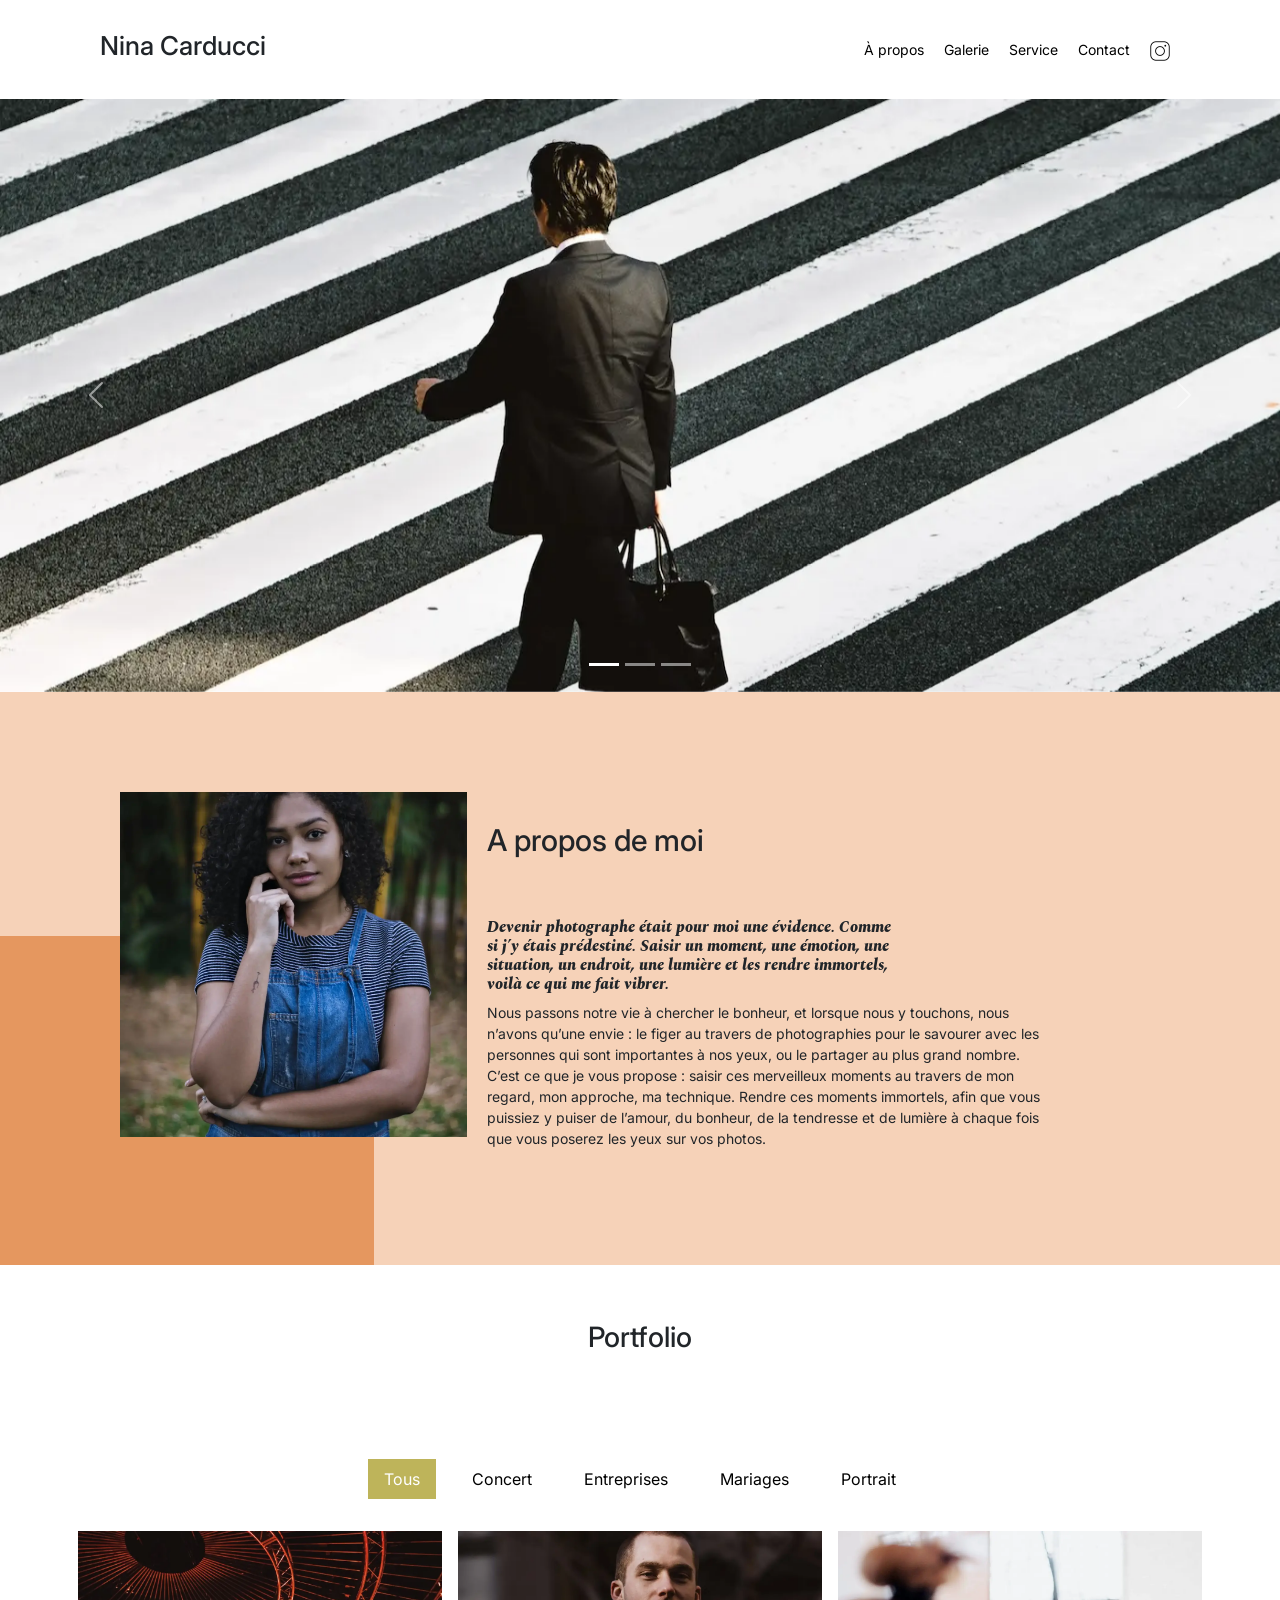
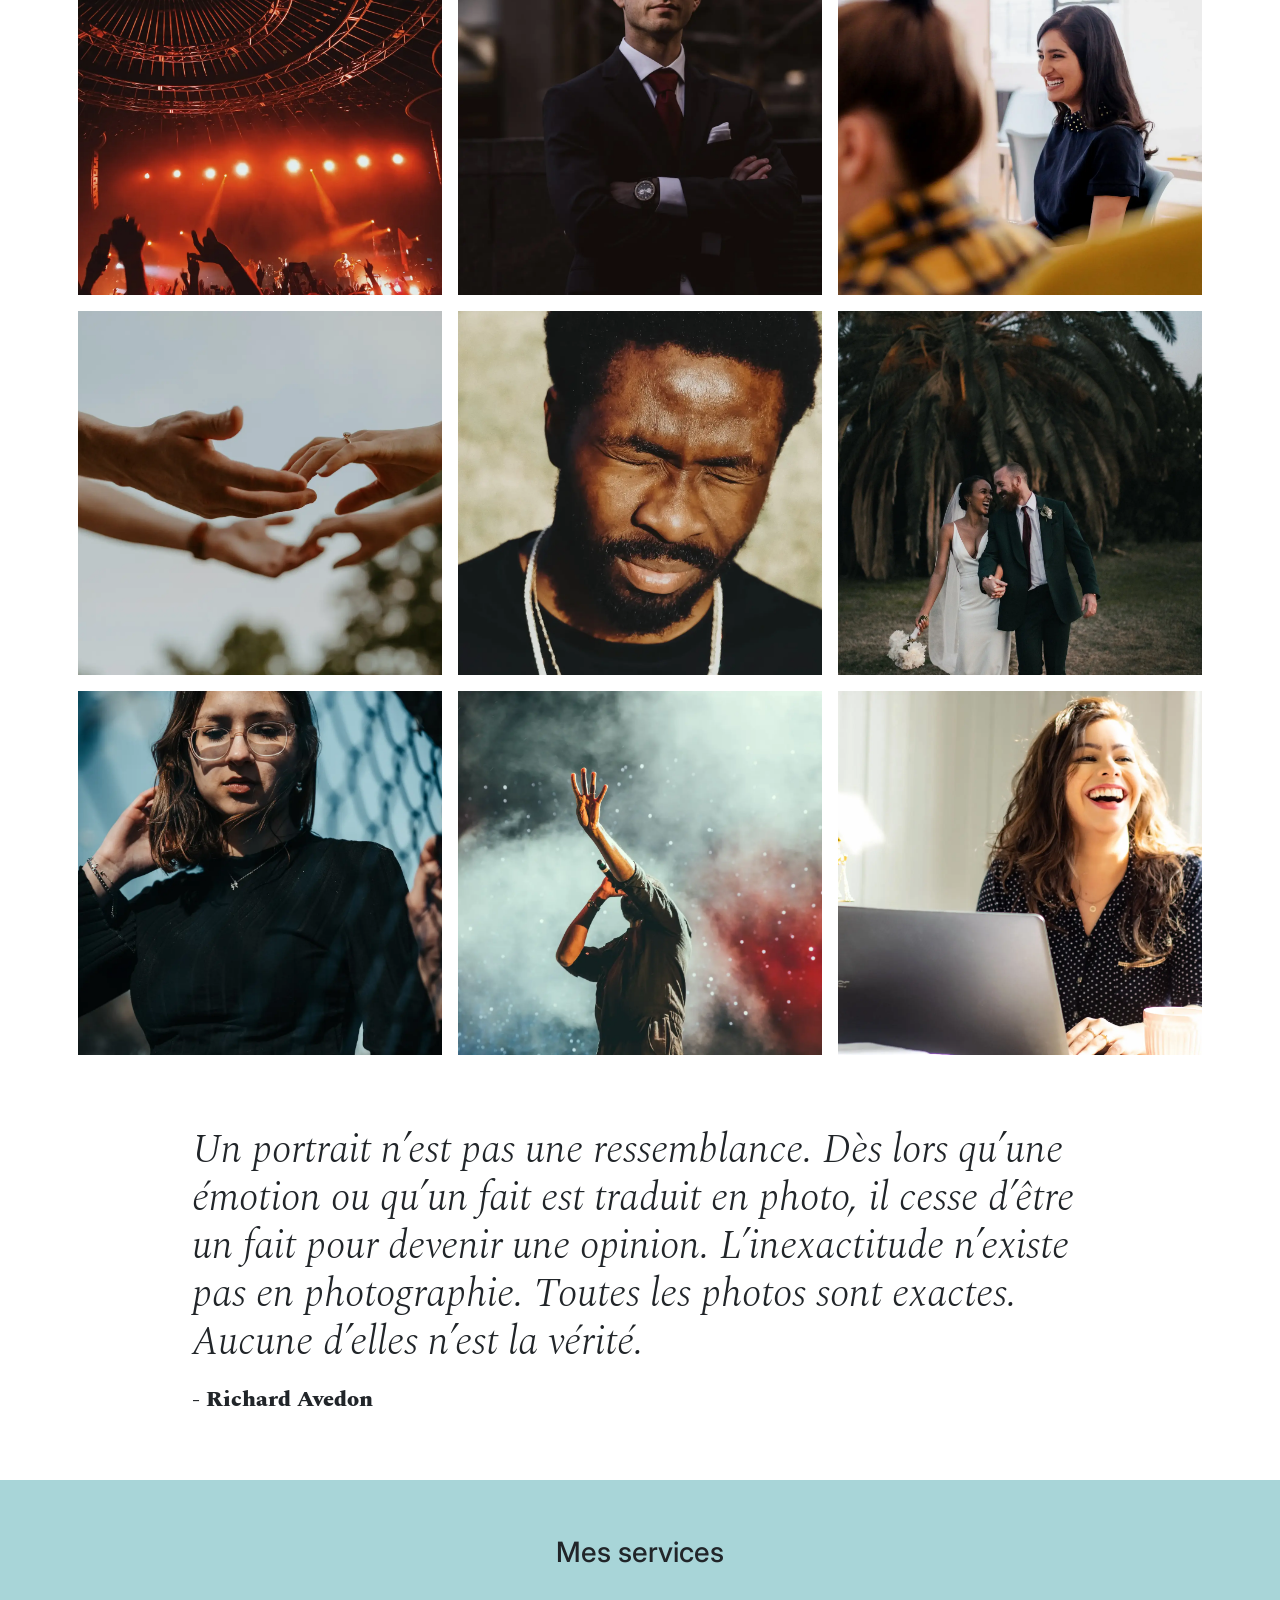
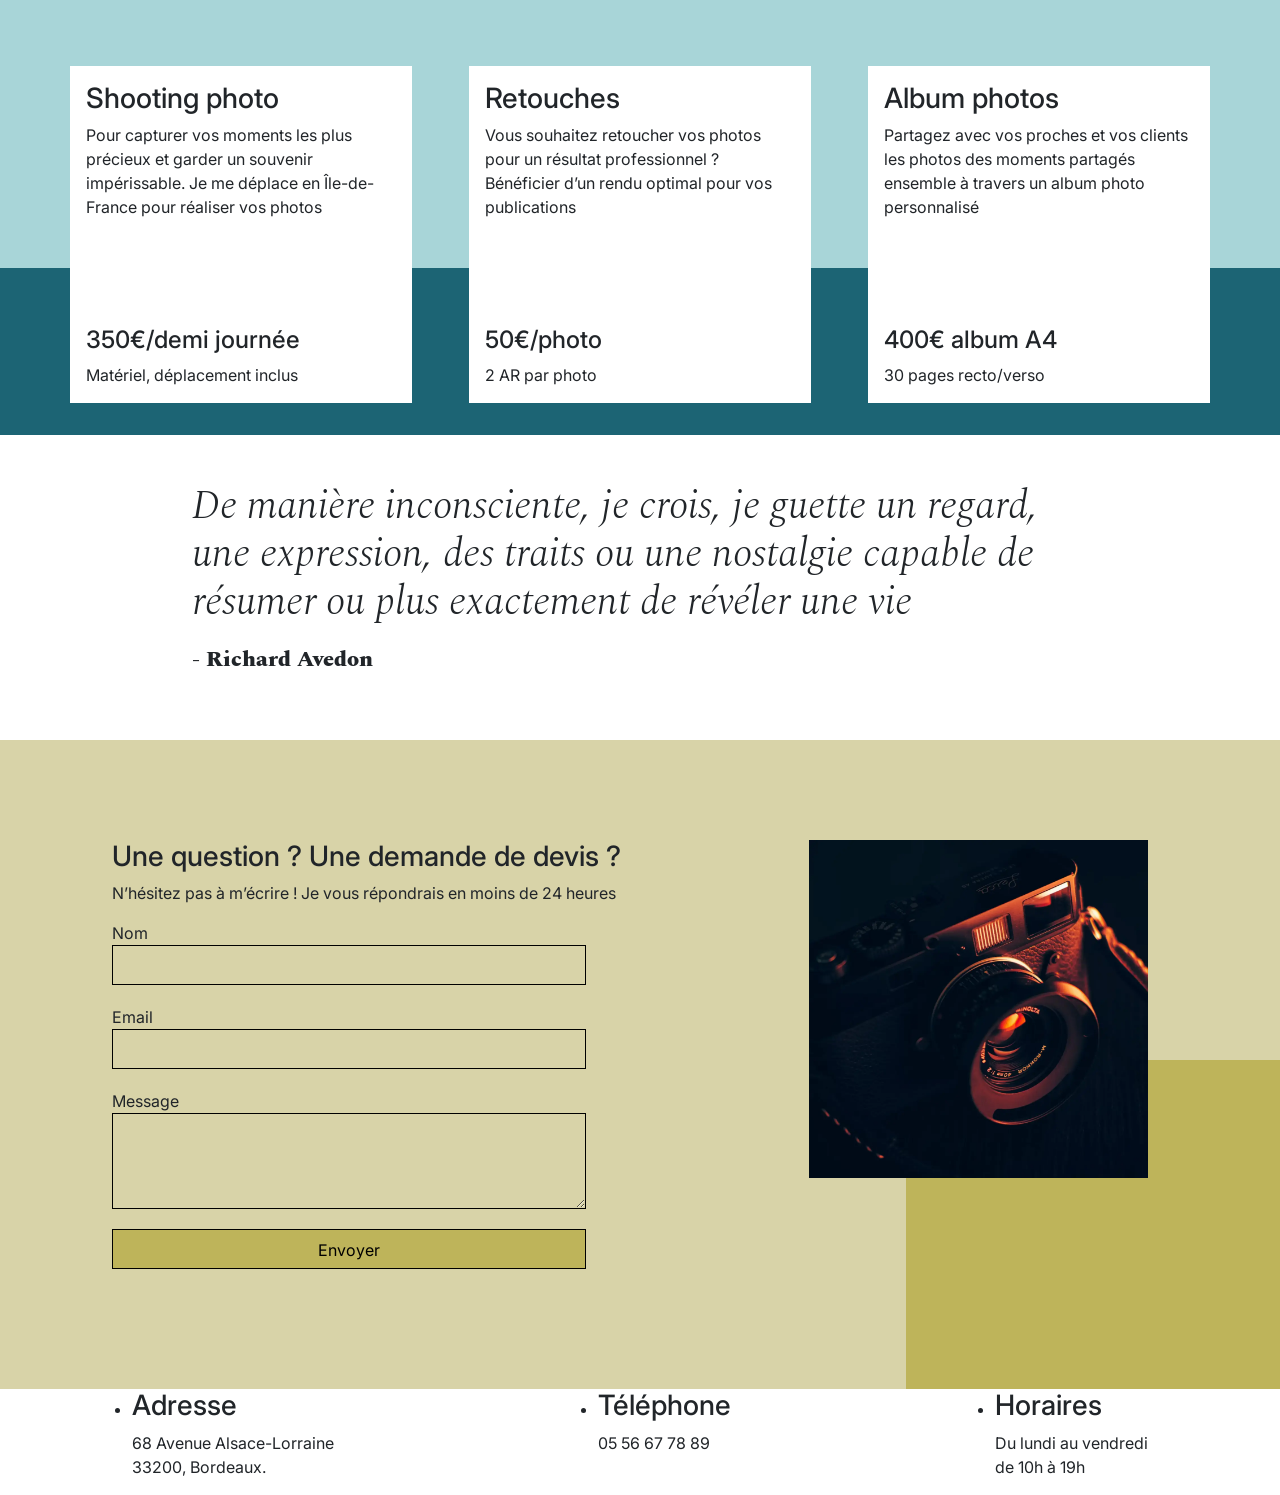
==== index.html @ ebb8cee9 "referencement" ====
<!doctype html>
<html lang="fr-FR">
  <head>
    <title>Nina Carducci – Photographe professionnelle à Bordeaux</title>
    <meta name="viewport" content="width=device-width, initial-scale=1.0" />
    <link rel="stylesheet" href="./assets/bootstrap/bootstrap.min.css" />
    <link rel="stylesheet" href="./assets/style.min.css" />
    <link rel="preconnect" href="https://fonts.googleapis.com" />
    <link rel="preconnect" href="https://fonts.gstatic.com" crossorigin />
    <link
      href="https://fonts.googleapis.com/css2?family=Inter&family=Spectral:ital,wght@0,400;1,300;1,400;1,800&display=swap"
      rel="stylesheet"
    />
    <meta charset="UTF-8" />
    <meta
      name="description"
      content="Photographe professionnelle située à Bordeaux, elle captera l'emotion de vos évenements avec passion"
    />
    <script type="application/ld+json">
      {
        "@context": "https://schema.org",
        "@type": "WebPage",
        "name": "Page d'accueil",
        "url": "https://jeanine-ontheweb.github.io/p4_optimisation/",
        "description": "Page d'accueil du site de la photographe Nina Carducci.",
        "inLanguage": "fr-FR",
        "isPartOf": {
          "@type": "WebSite",
          "name": "Nina Carducci",
          "url": "https://jeanine-ontheweb.github.io/p4_optimisation/"
        }
      }
    </script>
    <script type="application/ld+json">
      {
        "@context": "https://schema.org",
        "@type": "Photographer",
        "name": "Nina Carducci",
        "image": "https://jeanine-ontheweb.github.io/p4_optimisation/assets/images/nina.webp",
        "address": {
          "@type": "PostalAddress",
          "streetAddress": "68 Avenue Alsace-Lorraine",
          "addressLocality": "Bordeaux",
          "postalCode": "33200",
          "addressCountry": "FR"
        },
        "telephone": "+33556677889",
        "openingHours": "Mo-Fr 10:00-19:00",
        "url": "https://jeanine-ontheweb.github.io/p4_optimisation/"
      }
    </script>
  </head>
  <body>
    <div class="top-header">
      <h3 class="name">Nina Carducci</h3>
      <div class="nav">
        <ul>
          <li><a href="#about">À propos</a></li>
          <li><a href="#gallery">Galerie</a></li>
          <li><a href="#services">Service</a></li>
          <li><a href="#contact">Contact</a></li>
          <li>
            <a
              class="social-link"
              href="https://www.instagram.com/ninacarducci.photo/?hl=fr"
              target="_blank"
              ><img src="assets/images/instagram.webp" alt="Logo instagram"
            /></a>
          </li>
        </ul>
      </div>
    </div>
    <div id="header">
      <div
        id="carouselExampleIndicators"
        class="carousel slide"
        data-bs-ride="carousel"
      >
        <div class="carousel-indicators">
          <button
            type="button"
            data-bs-target="#carouselExampleIndicators"
            data-bs-slide-to="0"
            class="active"
            aria-current="true"
            aria-label="Slide 1"
          ></button>
          <button
            type="button"
            data-bs-target="#carouselExampleIndicators"
            data-bs-slide-to="1"
            aria-label="Slide 2"
          ></button>
          <button
            type="button"
            data-bs-target="#carouselExampleIndicators"
            data-bs-slide-to="2"
            aria-label="Slide 3"
          ></button>
        </div>
        <div class="carousel-inner">
          <div class="carousel-item active">
            <img
              src="./assets/images/slider/ryoji-iwata-wUZjnOv7t0g-unsplash.webp"
              class="d-block w-100"
              alt="Homme de dos qui marche sur un passage piéton "
            />
          </div>
          <div class="carousel-item">
            <img
              src="./assets/images/slider/nicholas-green-nPz8akkUmDI-unsplash.webp"
              class="d-block w-100"
              alt="Public qui profite d'un concert"
            />
          </div>
          <div class="carousel-item">
            <img
              src="./assets/images/slider/edward-cisneros-3_h6-1NPDGw-unsplash.webp"
              class="d-block w-100"
              alt="Mariés qui s'embrassent"
            />
          </div>
        </div>
        <button
          class="carousel-control-prev"
          type="button"
          data-bs-target="#carouselExampleIndicators"
          data-bs-slide="prev"
        >
          <span class="carousel-control-prev-icon" aria-hidden="true"></span>
          <span class="visually-hidden">Previous</span>
        </button>
        <button
          class="carousel-control-next"
          type="button"
          data-bs-target="#carouselExampleIndicators"
          data-bs-slide="next"
        >
          <span class="carousel-control-next-icon" aria-hidden="true"></span>
          <span class="visually-hidden">Next</span>
        </button>
      </div>
    </div>
    <div id="about">
      <div class="picture left">
        <img src="./assets/images/nina.webp" alt="Portrait de Nina Carducci" />
      </div>
      <div id="about-me">
        <h3 class="about-me__title">A propos de moi</h3>
        <h6 class="about-me__introduction">
          Devenir photographe était pour moi une évidence. Comme si j’y étais
          prédestiné. Saisir un moment, une émotion, une situation, un endroit,
          une lumière et les rendre immortels, voilà ce qui me fait vibrer.
        </h6>
        <p>
          Nous passons notre vie à chercher le bonheur, et lorsque nous y
          touchons, nous n’avons qu’une envie : le figer au travers de
          photographies pour le savourer avec les personnes qui sont importantes
          à nos yeux, ou le partager au plus grand nombre. C’est ce que je vous
          propose : saisir ces merveilleux moments au travers de mon regard, mon
          approche, ma technique. Rendre ces moments immortels, afin que vous
          puissiez y puiser de l’amour, du bonheur, de la tendresse et de
          lumière à chaque fois que vous poserez les yeux sur vos photos.
        </p>
      </div>
    </div>
    <div id="gallery">
      <h3 class="title">Portfolio</h3>
      <div class="container py-3">
        <div class="gallery" style="display: none">
          <img
            alt="Concert Aaron Paul"
            data-gallery-tag="Concert"
            class="gallery-item"
            src="./assets/images/gallery/concerts/aaron-paul-wnX-fXzB6Cw-unsplash.webp"
          />
          <img
            alt="Portrait d'un homme en costard"
            data-gallery-tag="Entreprises"
            class="gallery-item"
            src="./assets/images/gallery/entreprise/ali-morshedlou-WMD64tMfc4k-unsplash.webp"
          />
          <img
            alt="Potrait d'une femme en entreprise"
            data-gallery-tag="Entreprises"
            class="gallery-item"
            src="./assets/images/gallery/entreprise/jason-goodman-tHO1_OuKbg0-unsplash.webp"
          />
          <img
            alt="Mains de Mariés"
            data-gallery-tag="Mariages"
            class="gallery-item"
            src="./assets/images/gallery/mariage/hannah-busing-RvF2R_qMpRk-unsplash.webp"
          />
          <img
            alt="Homme ébloui par le soleil"
            data-gallery-tag="Portrait"
            class="gallery-item"
            src="./assets/images/gallery/portraits/ade-tunji-rVkhWWZFAtQ-unsplash.webp"
          />
          <img
            alt="Mariés qui rient"
            data-gallery-tag="Mariages"
            class="gallery-item"
            src="./assets/images/gallery/mariage/jakob-owens-SiniLJkXhMc-unsplash.webp"
          />
          <img
            alt="Portait d'une femme derrière un grillage"
            data-gallery-tag="Portrait"
            class="gallery-item"
            src="./assets/images/gallery/portraits/nino-van-prattenburg--443cl1uR_8-unsplash.webp"
          />
          <img
            alt="Portrait en concert de Austin Neill"
            data-gallery-tag="Concert"
            class="gallery-item"
            src="./assets/images/gallery/concerts/austin-neill-hgO1wFPXl3I-unsplash.webp"
          />
          <img
            alt="Portrait d'une femme qui rigole"
            data-gallery-tag="Entreprises"
            class="gallery-item"
            src="./assets/images/gallery/entreprise/mateus-campos-felipe-Fsgzm8N0hIY-unsplash.webp"
          />
        </div>
      </div>
      <div class="quote">
        <figure>
          <blockquote>
            <h1 class="quote__text">
              Un portrait n’est pas une ressemblance. Dès lors qu’une émotion ou
              qu’un fait est traduit en photo, il cesse d’être un fait pour
              devenir une opinion. L’inexactitude n’existe pas en photographie.
              Toutes les photos sont exactes. Aucune d’elles n’est la vérité.
            </h1>
          </blockquote>
          <figcaption class="quote__author">- Richard Avedon</figcaption>
        </figure>
      </div>
    </div>
    <div id="services">
      <h3 class="title">Mes services</h3>
      <div class="container">
        <div class="service">
          <div class="service__description">
            <h3>Shooting photo</h3>
            <p>
              Pour capturer vos moments les plus précieux et garder un souvenir
              impérissable. Je me déplace en Île-de-France pour réaliser vos
              photos
            </p>
          </div>
          <div class="service__price">
            <h4>350€/demi journée</h4>
            <span>Matériel, déplacement inclus</span>
          </div>
        </div>
        <div class="service">
          <div class="service__description">
            <h3>Retouches</h3>
            <p>
              Vous souhaitez retoucher vos photos pour un résultat professionnel
              ? Bénéficier d’un rendu optimal pour vos publications
            </p>
          </div>
          <div class="service__price">
            <h4>50€/photo</h4>
            <span>2 AR par photo</span>
          </div>
        </div>
        <div class="service">
          <div class="service__description">
            <h3>Album photos</h3>
            <p>
              Partagez avec vos proches et vos clients les photos des moments
              partagés ensemble à travers un album photo personnalisé
            </p>
          </div>
          <div class="service__price">
            <h4>400€ album A4</h4>
            <span>30 pages recto/verso</span>
          </div>
        </div>
      </div>
    </div>
    <div class="quote">
      <figure>
        <blockquote>
          <h1 class="quote__text">
            De manière inconsciente, je crois, je guette un regard, une
            expression, des traits ou une nostalgie capable de résumer ou plus
            exactement de révéler une vie
          </h1>
        </blockquote>
        <figcaption class="quote__author">- Richard Avedon</figcaption>
      </figure>
    </div>
    <div id="contact">
      <div class="container">
        <div class="form-container">
          <h3>Une question ? Une demande de devis ?</h3>
          <p>
            N’hésitez pas à m’écrire ! Je vous répondrais en moins de 24 heures
          </p>
          <form action="" method="post">
            <label>Nom</label>
            <input type="text" name="nom" id="nom" />
            <label>Email</label>
            <input type="email" name="email" id="email" />
            <label>Message</label>
            <textarea
              name="message"
              id="message"
              cols="30"
              rows="10"
            ></textarea>
            <input type="submit" value="Envoyer" />
          </form>
        </div>
        <div class="picture right">
          <img src="./assets/images/camera.webp" alt="appareil photo" />
        </div>
      </div>
    </div>
    <footer>
      <ul class="infosFooter">
        <li>
          <h3>Adresse</h3>
          <p>
            68 Avenue Alsace-Lorraine <br />
            33200, Bordeaux.
          </p>
        </li>
        <li>
          <h3>Téléphone</h3>
          <p>05 56 67 78 89</p>
        </li>
        <li>
          <h3>Horaires</h3>
          <p>
            Du lundi au vendredi <br />
            de 10h à 19h
          </p>
        </li>
      </ul>
    </footer>
    <script src="./assets/bootstrap/bootstrap.bundle.min.js"></script>
    <script
      src="https://code.jquery.com/jquery-3.4.1.min.js"
      integrity="sha256-CSXorXvZcTkaix6Yvo6HppcZGetbYMGWSFlBw8HfCJo="
      crossorigin="anonymous"
    ></script>
    <script src="./assets/maugallery.min.js"></script>
    <script src="./assets/scripts.min.js"></script>
  </body>
</html>
---- assets/style.min.css ----
.nav a,
.nav-pills .nav-link {
  color: #000;
}
.about-me__introduction,
.quote,
.quote__text {
  font-style: italic;
  font-family: Spectral;
}
.quote,
.quote__author,
.quote__text {
  font-family: Spectral;
}
.service,
.top-header {
  background-color: #fff;
  display: flex;
}
#about,
#contact {
  padding-inline: 100px;
  padding-block: 100px;
}
.picture.left::before,
.picture.right::before {
  content: " ";
  width: 374px;
  height: 329px;
  bottom: 0;
  z-index: -1;
}
#about,
#contact .container,
.mg-next,
.mg-prev,
.nav ul,
.service,
.top-header,
form {
  display: flex;
}
body {
  max-width: 1920px;
  margin: auto;
}
* {
  font-family: Inter;
  font-style: normal;
}
.top-header {
  position: sticky;
  top: 0;
  z-index: 1000;
  justify-content: space-between;
  padding-inline: 100px;
  padding-block: 30px;
  align-items: center;
}
#about,
#contact,
#services,
.item-column {
  position: relative;
}
.top-header .name {
  font-size: 26px;
}
.nav ul {
  list-style-type: none;
  font-size: 14px;
  margin-bottom: 0;
}
.nav li {
  padding-inline: 10px;
}
.nav a {
  text-decoration: none;
}
.social-link img {
  width: 20px;
}
#about {
  background-color: #f6d2b8;
}
.picture.left::before {
  background-color: #e5975f;
  position: absolute;
  left: 0;
}
.picture {
  flex: 1;
  margin: 0 20px;
  z-index: 0;
}
.picture img {
  width: 100%;
}
#about-me,
.form-container {
  flex: 2;
}
.about-me__title {
  margin-top: 1em;
  margin-bottom: 60px;
  font-size: 30px;
}
.about-me__introduction {
  font-weight: 800;
  width: 60%;
}
#about-me p {
  width: 80%;
  font-size: 14px;
}
.title {
  text-align: center;
  padding-block: 2em;
}
.gallery .nav {
  justify-content: center;
}
.nav-pills .nav-link.active,
.nav-pills .show > .nav-link {
  color: #fff;
  background-color: #beb45a;
  border-radius: 0;
}
.item-column {
  margin-bottom: 0 !important;
  padding: 0;
}
.item-column::after {
  content: "";
  display: block;
  padding-bottom: 100%;
}
.gallery-item {
  position: absolute;
  width: 100%;
  height: 100%;
  object-fit: cover;
  padding: 0.5em;
}
.mg-next,
.mg-prev {
  width: 30px;
  height: 30px;
  border-radius: 00%;
  justify-content: center;
  align-items: center;
  font-size: 24px;
}
form input,
form textarea {
  width: 100%;
  background-color: transparent;
  border: 1px solid;
  margin-bottom: 20px;
}
.quote {
  width: 70%;
  margin: auto;
  padding-block: 3em;
}
.quote__text {
  font-weight: 300;
}
.quote__author {
  font-weight: 800;
  font-size: 22px;
}
#services {
  margin: auto;
  background-color: #a8d5d8;
}
#services .container::before {
  content: " ";
  background-color: #1c6474;
  position: absolute;
  width: 100%;
  height: 30%;
  bottom: 0;
  left: 0;
  z-index: 0;
}
#services .container {
  justify-content: space-between;
  display: flex;
  padding: 2em 0;
}
.service {
  max-width: 390px;
  width: 30%;
  height: 337px;
  padding: 1em;
  flex-direction: column;
  justify-content: space-between;
  z-index: 1;
}
#contact {
  margin: auto;
  background-color: #d8d3a8;
}
.picture.right::before {
  background-color: #beb45a;
  position: absolute;
  right: 0;
}
form {
  flex-direction: column;
  width: 70%;
  align-items: flex-start;
}
form input {
  height: 2.5em;
}
form textarea {
  height: 5em;
  line-height: 2.5em;
  font-size: 1.2em;
}
input[type="submit"] {
  background-color: #beb45a;
  padding: 0.5em 1em;
}
@media all and (max-width: 1180px) {
  .picture {
    flex: 2;
  }
  #about,
  #contact .container {
    align-items: center;
  }
  .about-me__title {
    margin-top: 0;
    margin-bottom: 1em;
  }
  #about-me h6,
  #about-me p {
    width: 100%;
  }
}
@media all and (max-width: 1000px) {
  .picture.left::before,
  .picture.right::before {
    height: 30%;
    position: absolute;
    z-index: -1;
    width: 100%;
  }
  #about,
  #contact .container,
  #services .container {
    flex-direction: column;
  }
  .picture {
    width: 50%;
  }
  .picture.left::before {
    bottom: auto;
    top: 0;
    left: 0;
  }
  .about-me__title {
    text-align: center;
    margin-top: 1em;
  }
  .service {
    width: 100%;
    max-width: 100%;
    height: auto;
    margin: 2em 0;
  }
  .service__description {
    margin-bottom: 1em;
  }
  #services .container::before {
    width: 30%;
    height: 100%;
    bottom: 0;
    right: 0;
    left: auto;
    z-index: 0;
  }
  #contact .picture.right {
    margin-top: 1em;
  }
  .picture.right::before {
    bottom: 0;
    right: 0;
  }
}
@media all and (max-width: 650px) {
  .top-header {
    flex-direction: column;
    padding-inline: 0;
  }
  .top-header .nav,
  .top-header .nav ul {
    width: 100%;
    padding: 0;
  }
  .top-header .nav li {
    flex: 1;
    padding-block: 1em;
    text-align: center;
  }
  .picture.left::before,
  .picture.right::before {
    height: 150px;
  }
  #services .container {
    align-items: center;
  }
  .service {
    max-width: 90%;
  }
  #about,
  #contact {
    padding-inline: 2em;
    padding-block: 2em;
  }
  form {
    width: 100%;
  }
  .picture {
    width: 80%;
  }
}
ul.infosFooter {
  all: unset;
  display: flex;
  flex-direction: row;
  justify-content: space-around;
}
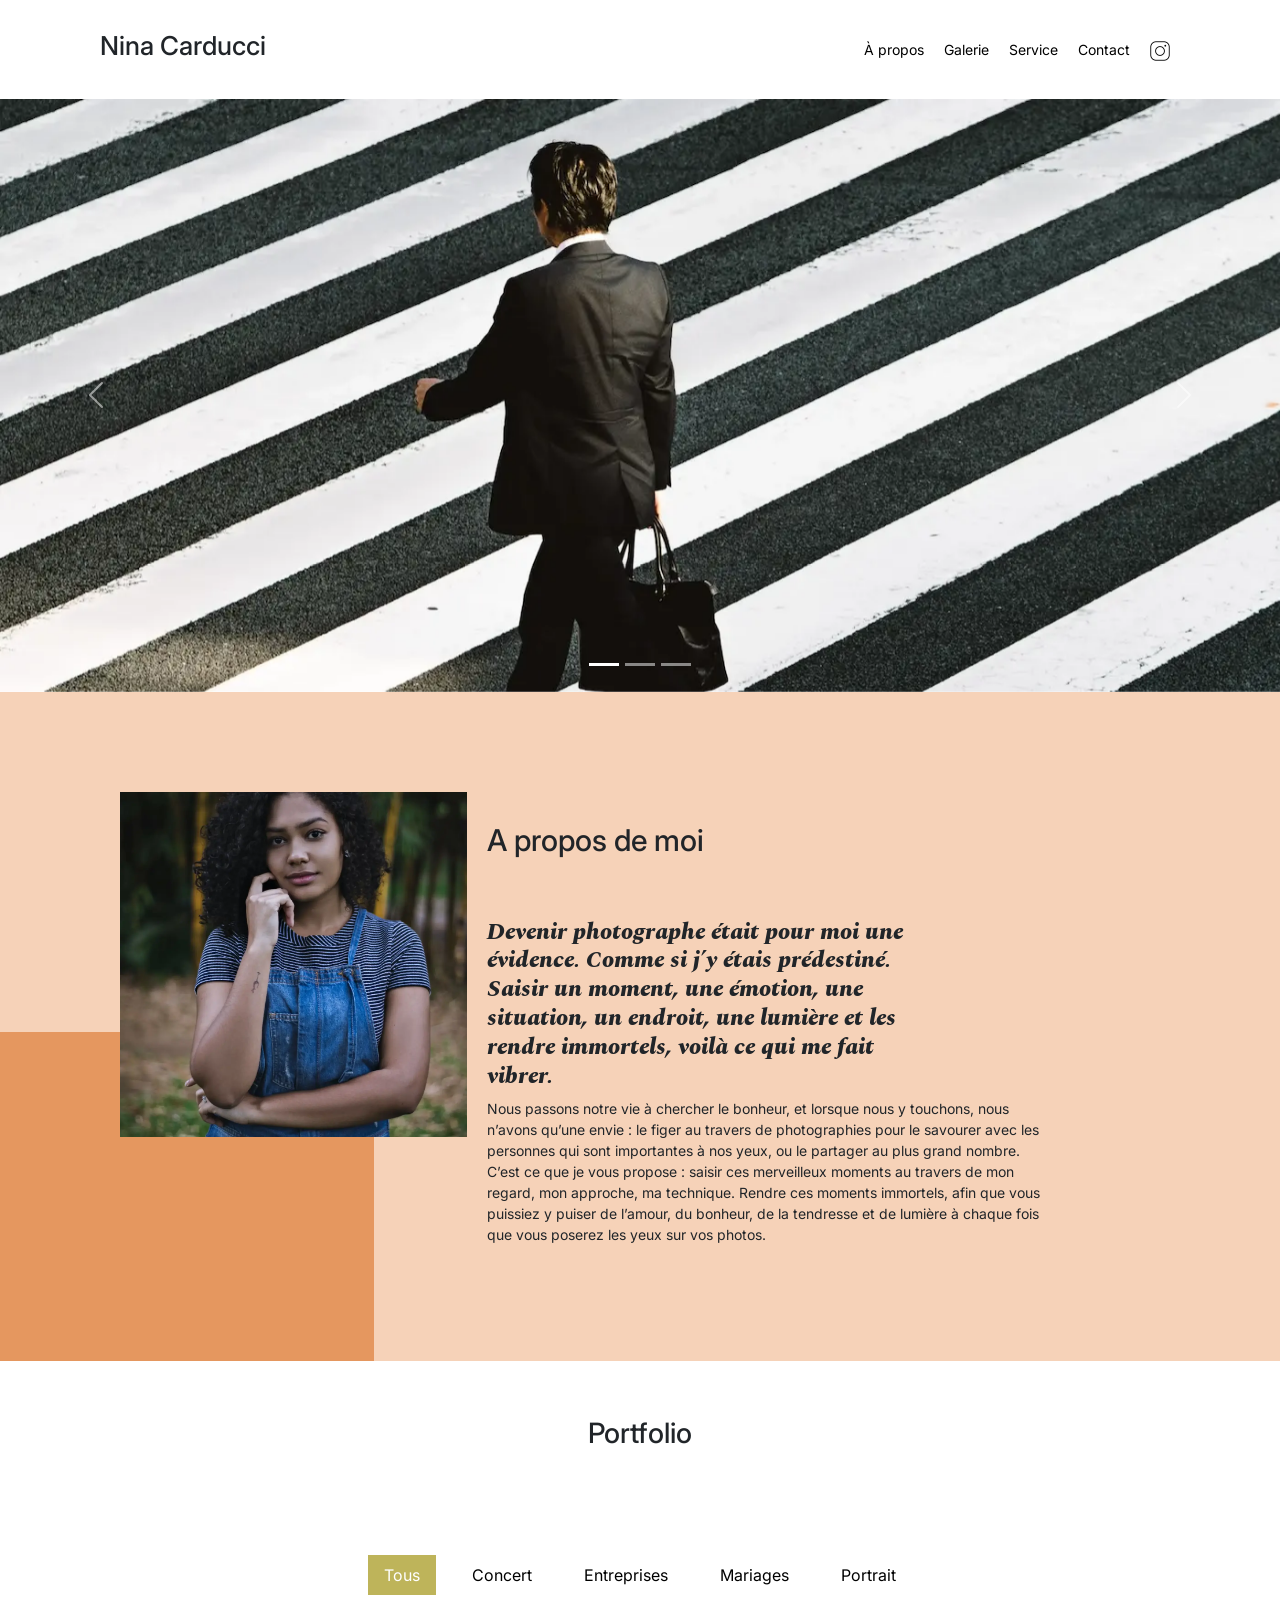
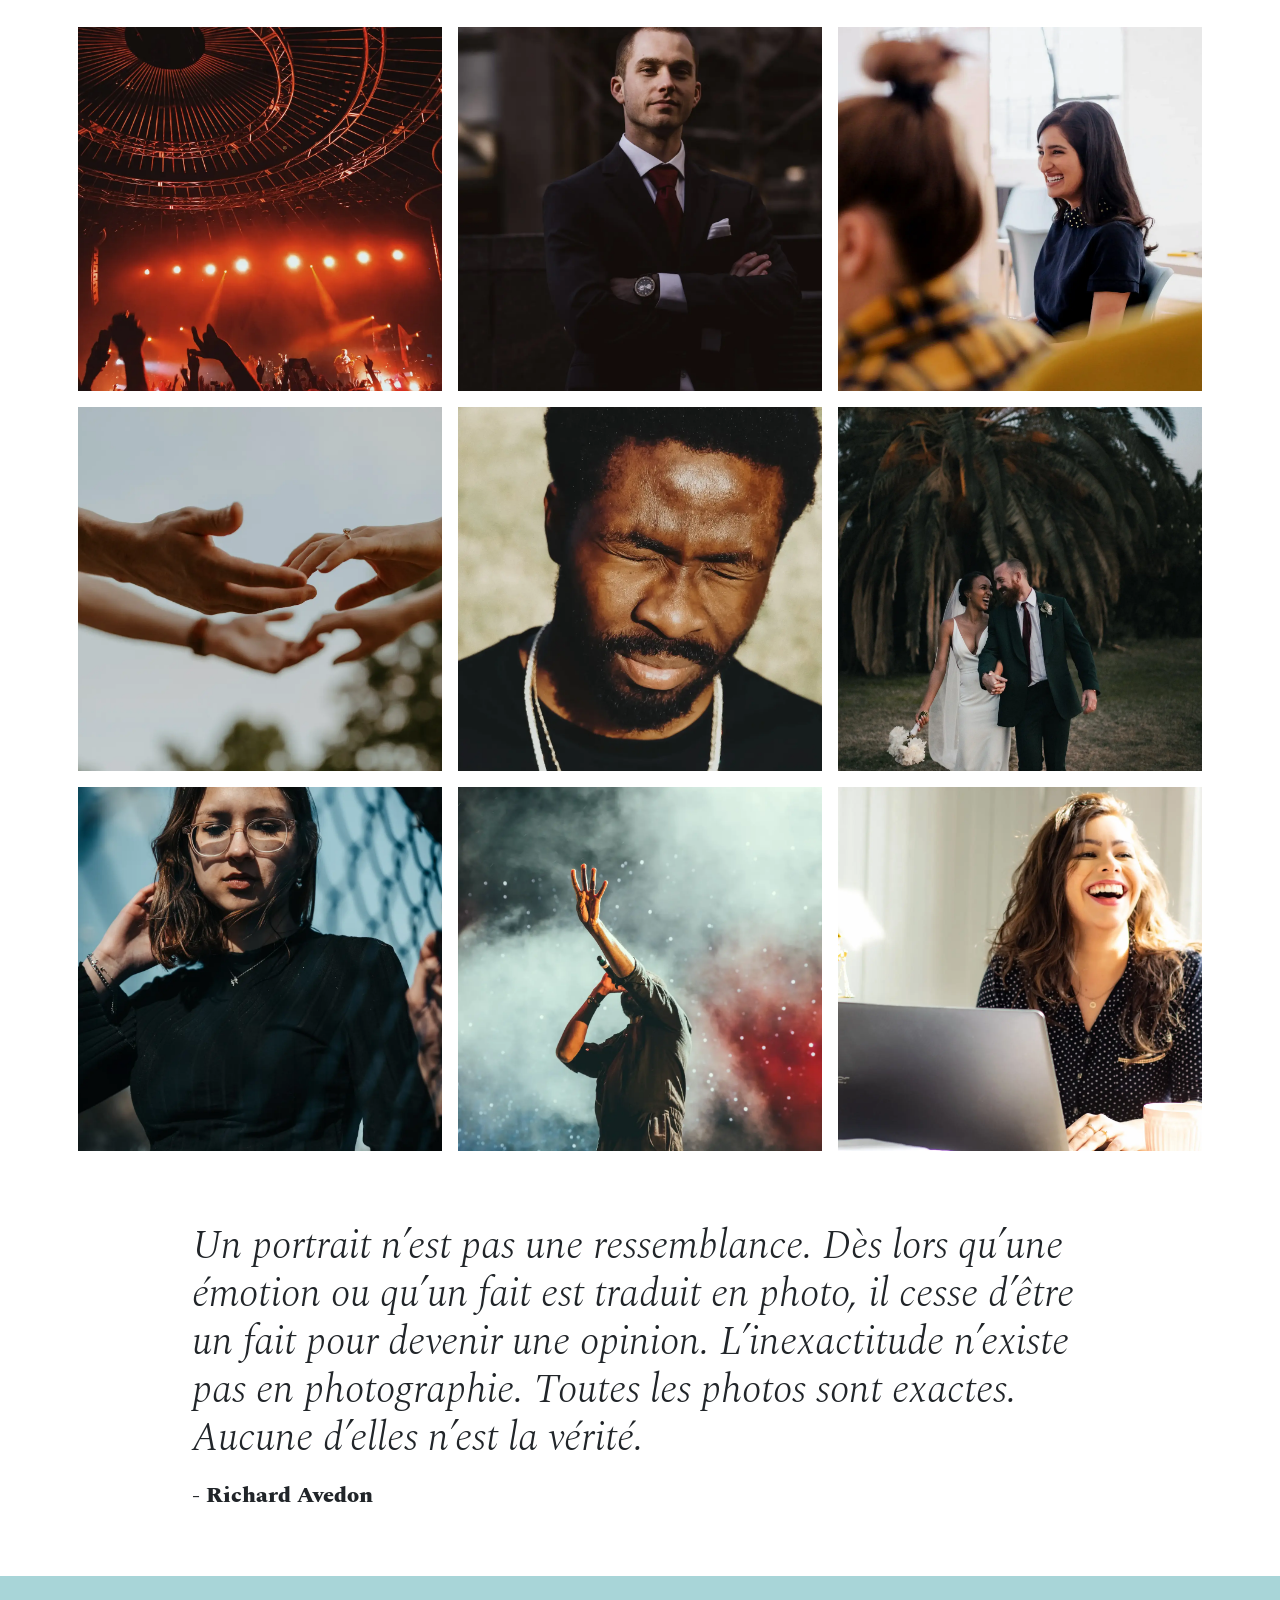
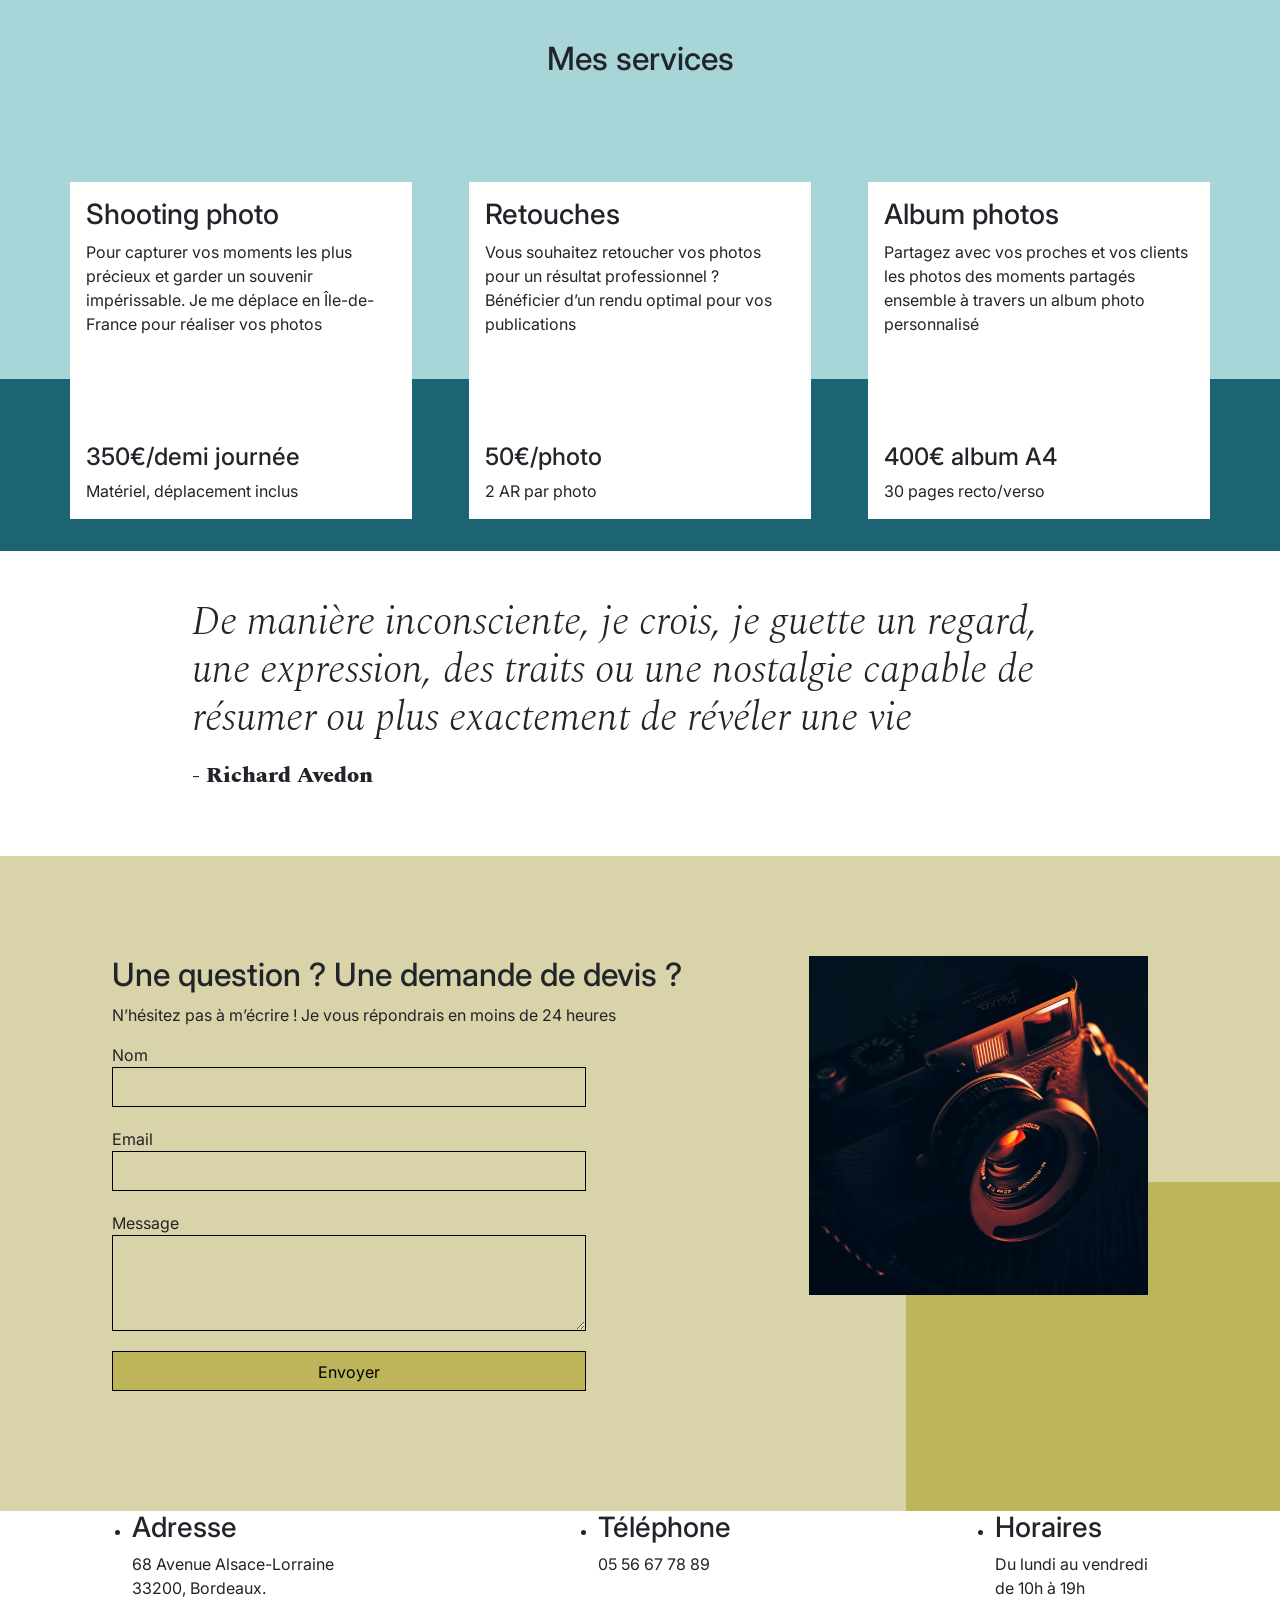
==== commit e4861c31: "accessibility changes" ====
--- a/index.html
+++ b/index.html
@@ -34,7 +34,7 @@
     <script type="application/ld+json">
       {
         "@context": "https://schema.org",
-        "@type": "Photographer",
+        "@type": ["LocalBusiness", "Photographer"],
         "name": "Nina Carducci",
         "image": "https://jeanine-ontheweb.github.io/p4_optimisation/assets/images/nina.webp",
         "address": {
@@ -46,7 +46,8 @@
         },
         "telephone": "+33556677889",
         "openingHours": "Mo-Fr 10:00-19:00",
-        "url": "https://jeanine-ontheweb.github.io/p4_optimisation/"
+        "url": "https://jeanine-ontheweb.github.io/p4_optimisation/",
+        "sameAs": ["https://www.instagram.com/ninacarducci.photo/?hl=fr"]
       }
     </script>
   </head>
@@ -147,11 +148,11 @@
       </div>
       <div id="about-me">
         <h3 class="about-me__title">A propos de moi</h3>
-        <h6 class="about-me__introduction">
+        <h4 class="about-me__introduction">
           Devenir photographe était pour moi une évidence. Comme si j’y étais
           prédestiné. Saisir un moment, une émotion, une situation, un endroit,
           une lumière et les rendre immortels, voilà ce qui me fait vibrer.
-        </h6>
+        </h4>
         <p>
           Nous passons notre vie à chercher le bonheur, et lorsque nous y
           touchons, nous n’avons qu’une envie : le figer au travers de
@@ -239,7 +240,7 @@
       </div>
     </div>
     <div id="services">
-      <h3 class="title">Mes services</h3>
+      <h2 class="title">Mes services</h2>
       <div class="container">
         <div class="service">
           <div class="service__description">
@@ -298,16 +299,16 @@
     <div id="contact">
       <div class="container">
         <div class="form-container">
-          <h3>Une question ? Une demande de devis ?</h3>
+          <h2>Une question ? Une demande de devis ?</h2>
           <p>
             N’hésitez pas à m’écrire ! Je vous répondrais en moins de 24 heures
           </p>
           <form action="" method="post">
-            <label>Nom</label>
+            <label name="nom" for="nom">Nom</label>
             <input type="text" name="nom" id="nom" />
-            <label>Email</label>
+            <label name="email" for="email">Email</label>
             <input type="email" name="email" id="email" />
-            <label>Message</label>
+            <label name="message" for="message">Message</label>
             <textarea
               name="message"
               id="message"
--- a/assets/style.min.css
+++ b/assets/style.min.css
@@ -38,7 +38,8 @@
 .nav ul,
 .service,
 .top-header,
-form {
+form,
+ul.infosFooter {
   display: flex;
 }
 body {
@@ -113,6 +114,9 @@
 #about-me p {
   width: 80%;
   font-size: 14px;
+}
+#gallery {
+  min-height: 100vh;
 }
 .title {
   text-align: center;
@@ -225,6 +229,12 @@
   background-color: #beb45a;
   padding: 0.5em 1em;
 }
+.infosFooter {
+  all: unset;
+  display: flex;
+  flex-direction: row;
+  justify-content: space-around;
+}
 @media all and (max-width: 1180px) {
   .picture {
     flex: 2;
@@ -237,7 +247,7 @@
     margin-top: 0;
     margin-bottom: 1em;
   }
-  #about-me h6,
+  #about-me h4,
   #about-me p {
     width: 100%;
   }
@@ -329,7 +339,7 @@
     width: 80%;
   }
 }
-ul.infosFooter {
+.infosFooter {
   all: unset;
   display: flex;
   flex-direction: row;
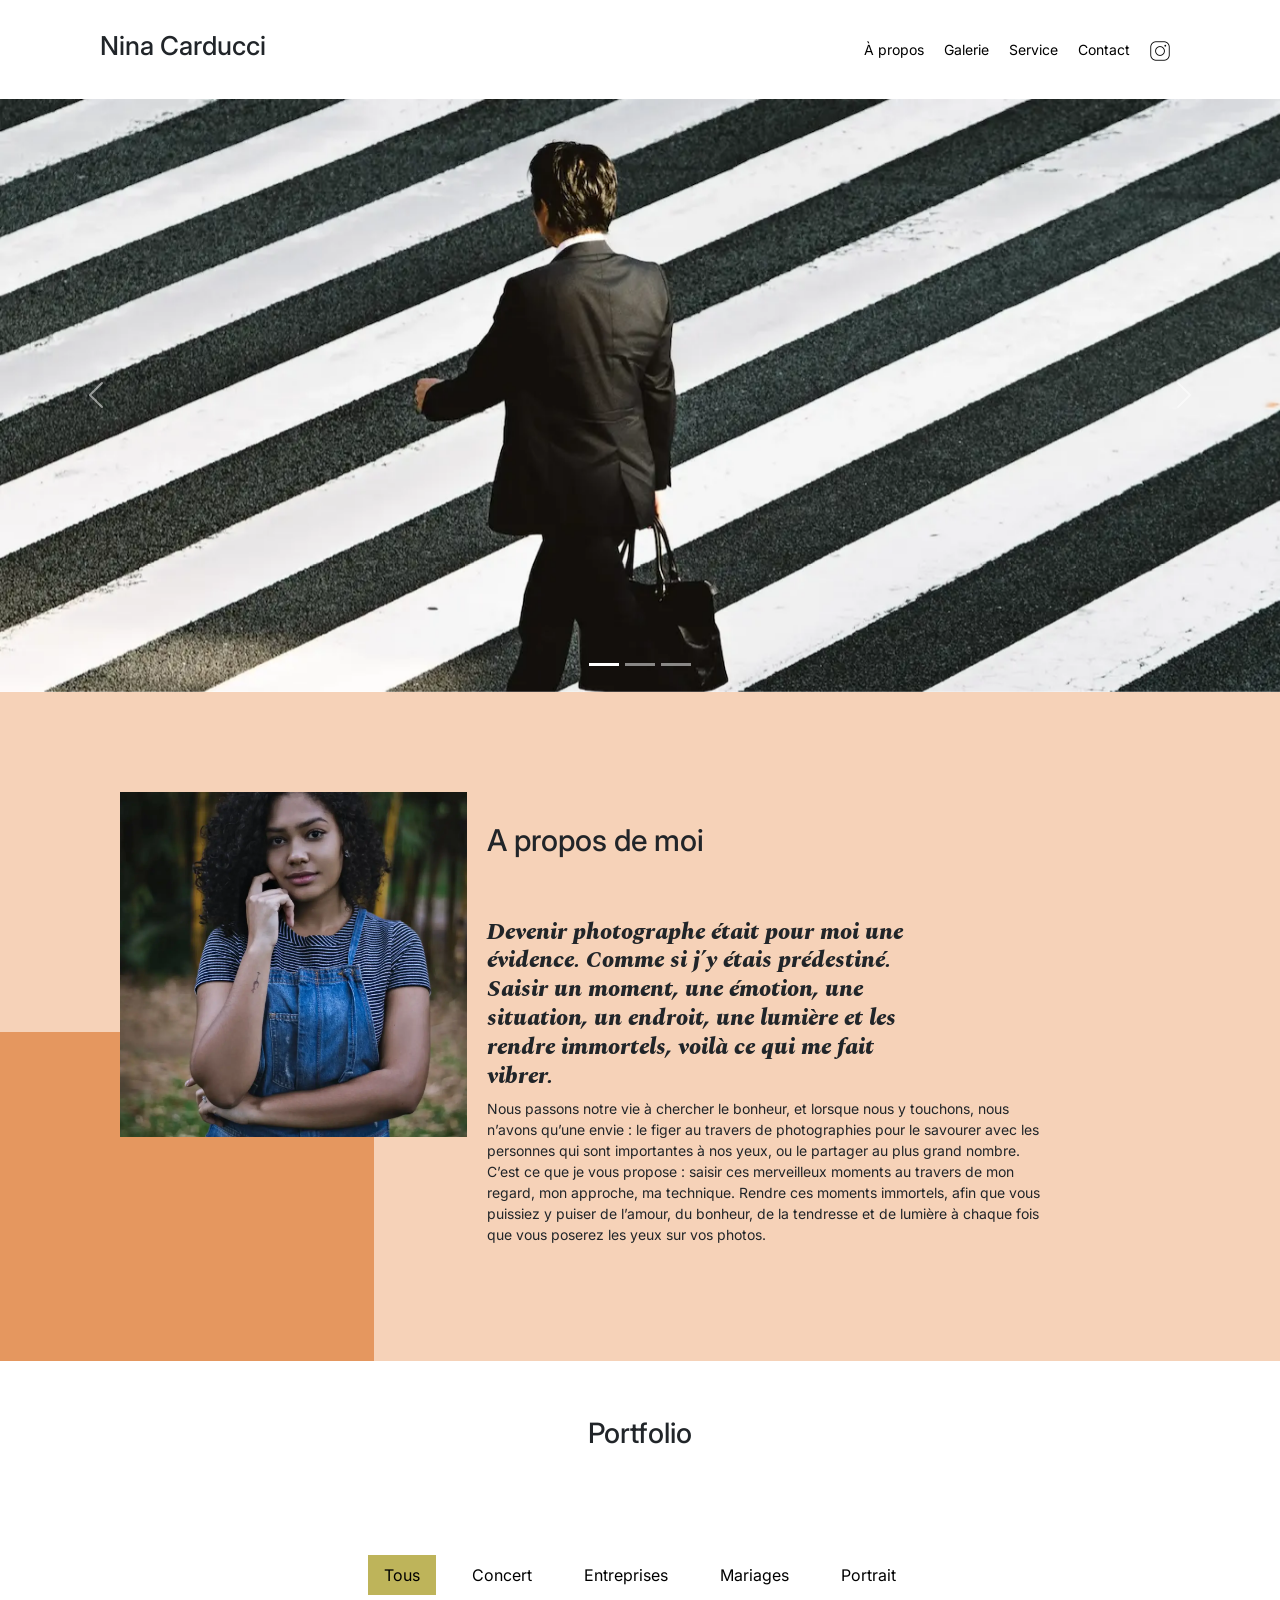
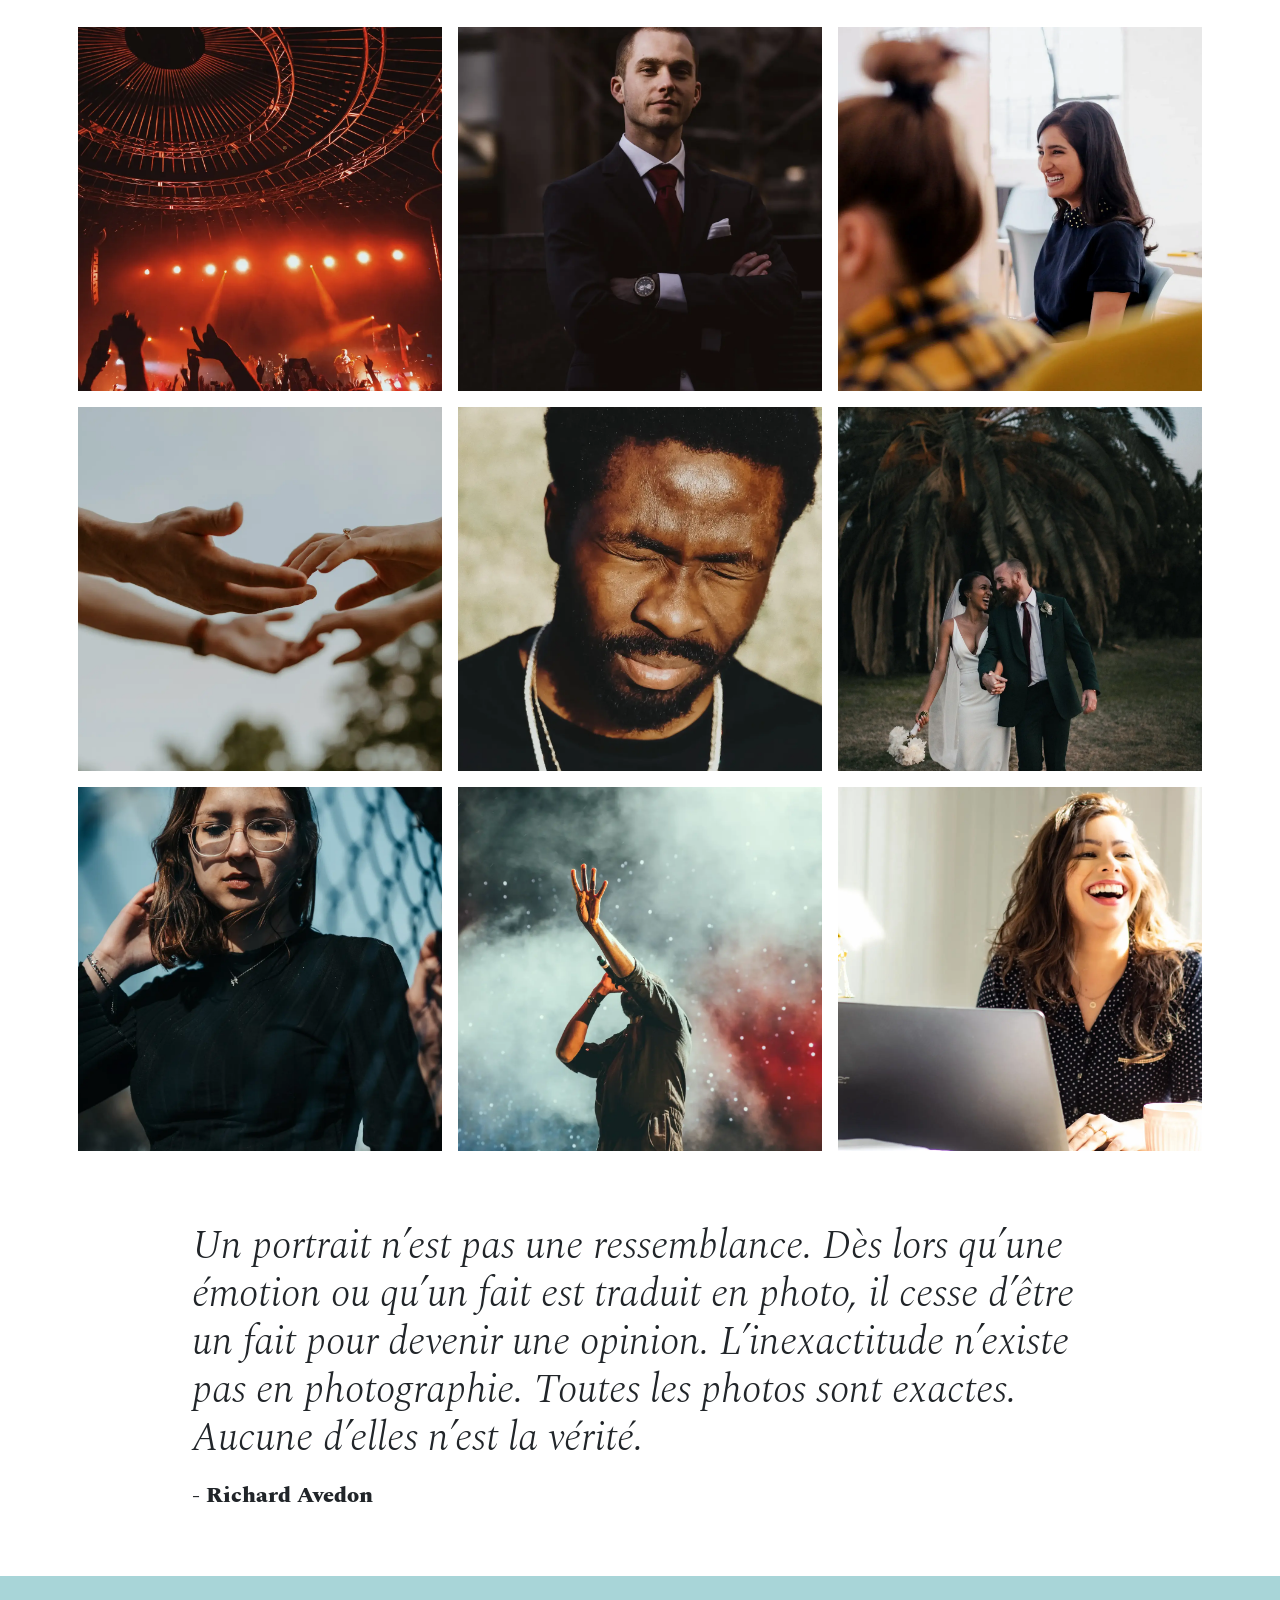
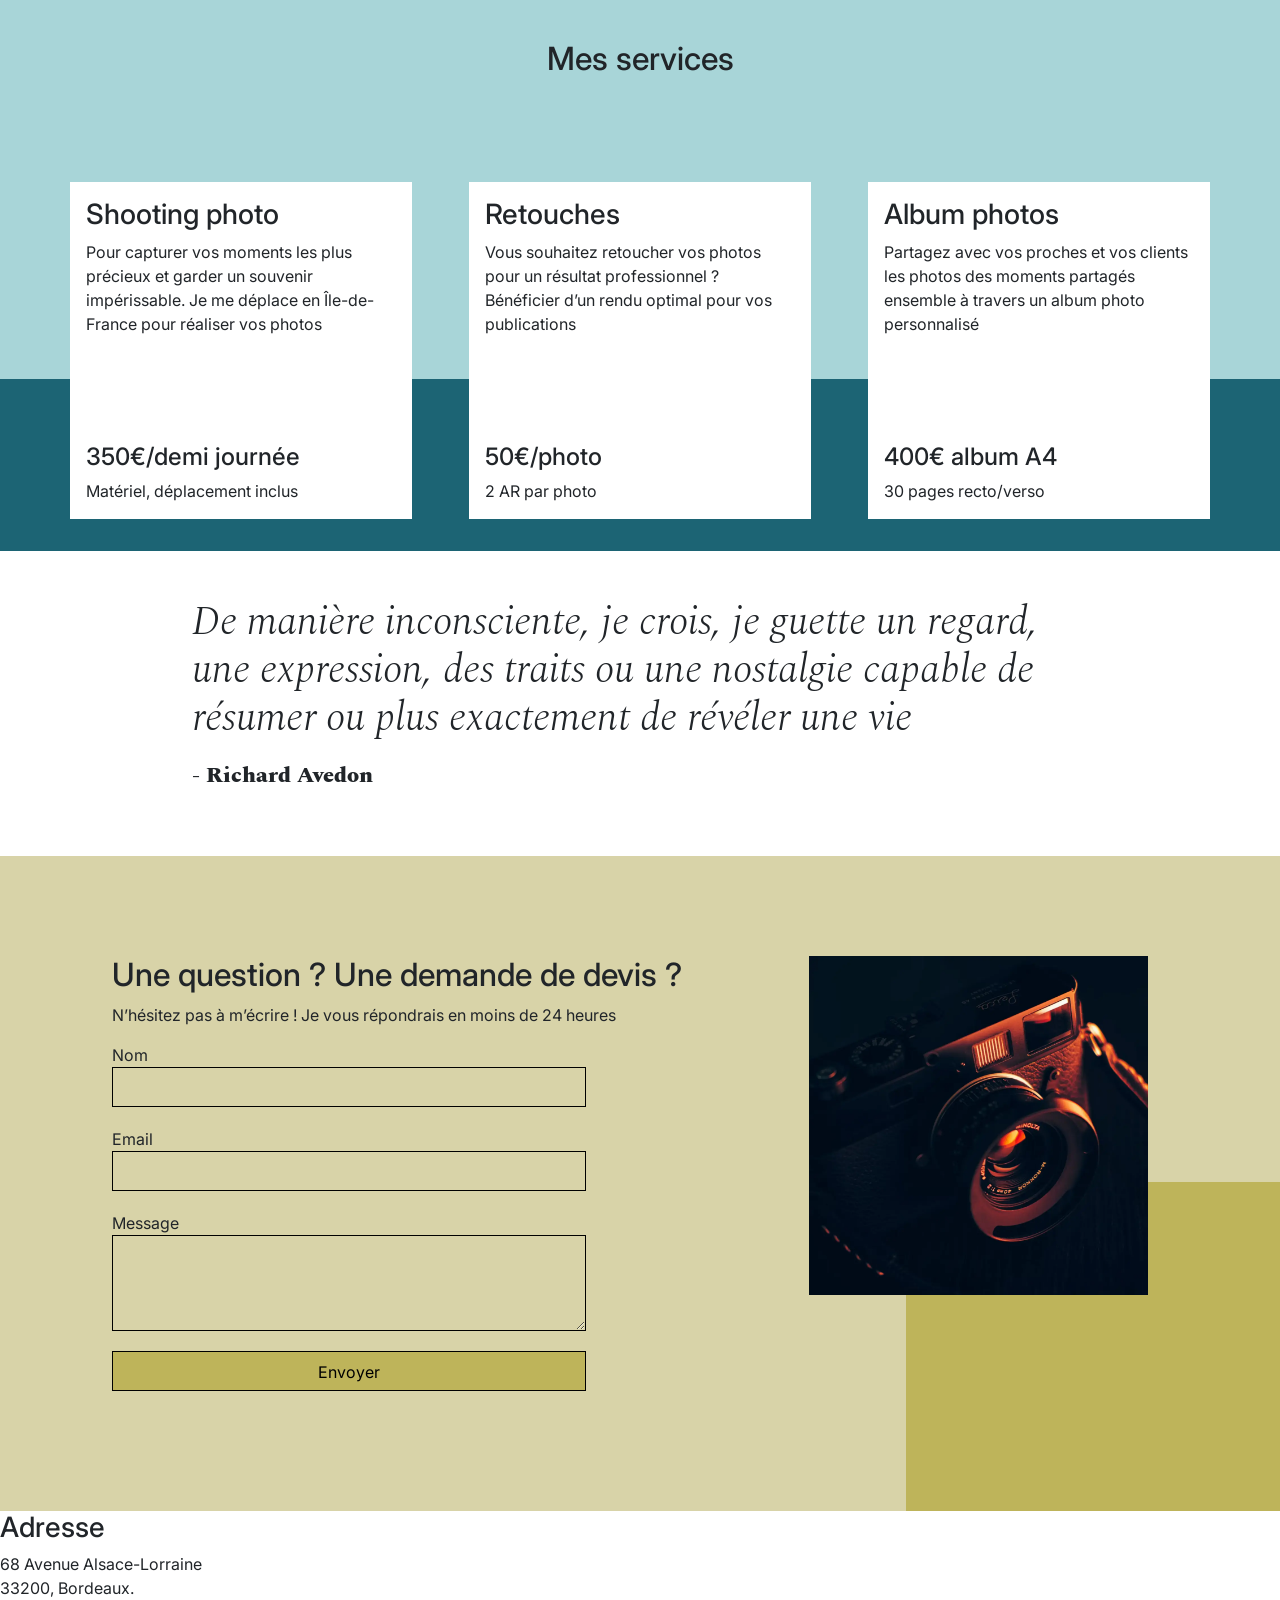
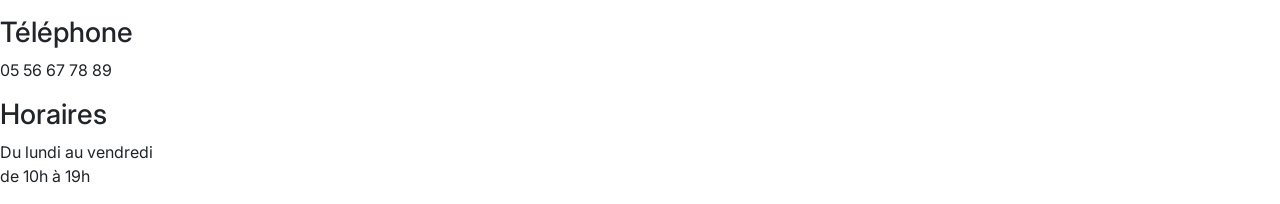
==== commit 43166706: "functionnal filters" ====
--- a/index.html
+++ b/index.html
@@ -4,7 +4,7 @@
     <title>Nina Carducci – Photographe professionnelle à Bordeaux</title>
     <meta name="viewport" content="width=device-width, initial-scale=1.0" />
     <link rel="stylesheet" href="./assets/bootstrap/bootstrap.min.css" />
-    <link rel="stylesheet" href="./assets/style.min.css" />
+    <link rel="stylesheet" href="assets/style.min.css" />
     <link rel="preconnect" href="https://fonts.googleapis.com" />
     <link rel="preconnect" href="https://fonts.gstatic.com" crossorigin />
     <link
@@ -52,6 +52,7 @@
     </script>
   </head>
   <body>
+    <header>
     <div class="top-header">
       <h3 class="name">Nina Carducci</h3>
       <div class="nav">
@@ -142,6 +143,8 @@
         </button>
       </div>
     </div>
+    </header>
+    <main>
     <div id="about">
       <div class="picture left">
         <img src="./assets/images/nina.webp" alt="Portrait de Nina Carducci" />
@@ -323,6 +326,7 @@
         </div>
       </div>
     </div>
+    </main>
     <footer>
       <ul class="infosFooter">
         <li>
@@ -351,7 +355,7 @@
       integrity="sha256-CSXorXvZcTkaix6Yvo6HppcZGetbYMGWSFlBw8HfCJo="
       crossorigin="anonymous"
     ></script>
-    <script src="./assets/maugallery.min.js"></script>
+    <script src="./assets/maugallery.js"></script>
     <script src="./assets/scripts.min.js"></script>
   </body>
 </html>
--- a/assets/style.min.css
+++ b/assets/style.min.css
@@ -1,7 +1,3 @@
-.nav a,
-.nav-pills .nav-link {
-  color: #000;
-}
 .about-me__introduction,
 .quote,
 .quote__text {
@@ -78,6 +74,7 @@
 }
 .nav a {
   text-decoration: none;
+  color: #000;
 }
 .social-link img {
   width: 20px;
@@ -125,11 +122,19 @@
 .gallery .nav {
   justify-content: center;
 }
-.nav-pills .nav-link.active,
-.nav-pills .show > .nav-link {
-  color: #fff;
-  background-color: #beb45a;
+.active-tag .active,
+.nav-pills .nav-link .active .nav-pills .show > .nav-link {
+  color: black;
   border-radius: 0;
+}
+span.nav-link.active-tag{
+  color: #000 !important;
+  background-color: #beb45a !important;
+  border-radius: 0;
+}
+.nav-pills .nav-link {
+  color: #000;
+  
 }
 .item-column {
   margin-bottom: 0 !important;
@@ -231,7 +236,6 @@
 }
 .infosFooter {
   all: unset;
-  display: flex;
   flex-direction: row;
   justify-content: space-around;
 }
@@ -339,9 +343,8 @@
     width: 80%;
   }
 }
-.infosFooter {
+ul.infosFooter {
   all: unset;
-  display: flex;
   flex-direction: row;
   justify-content: space-around;
 }
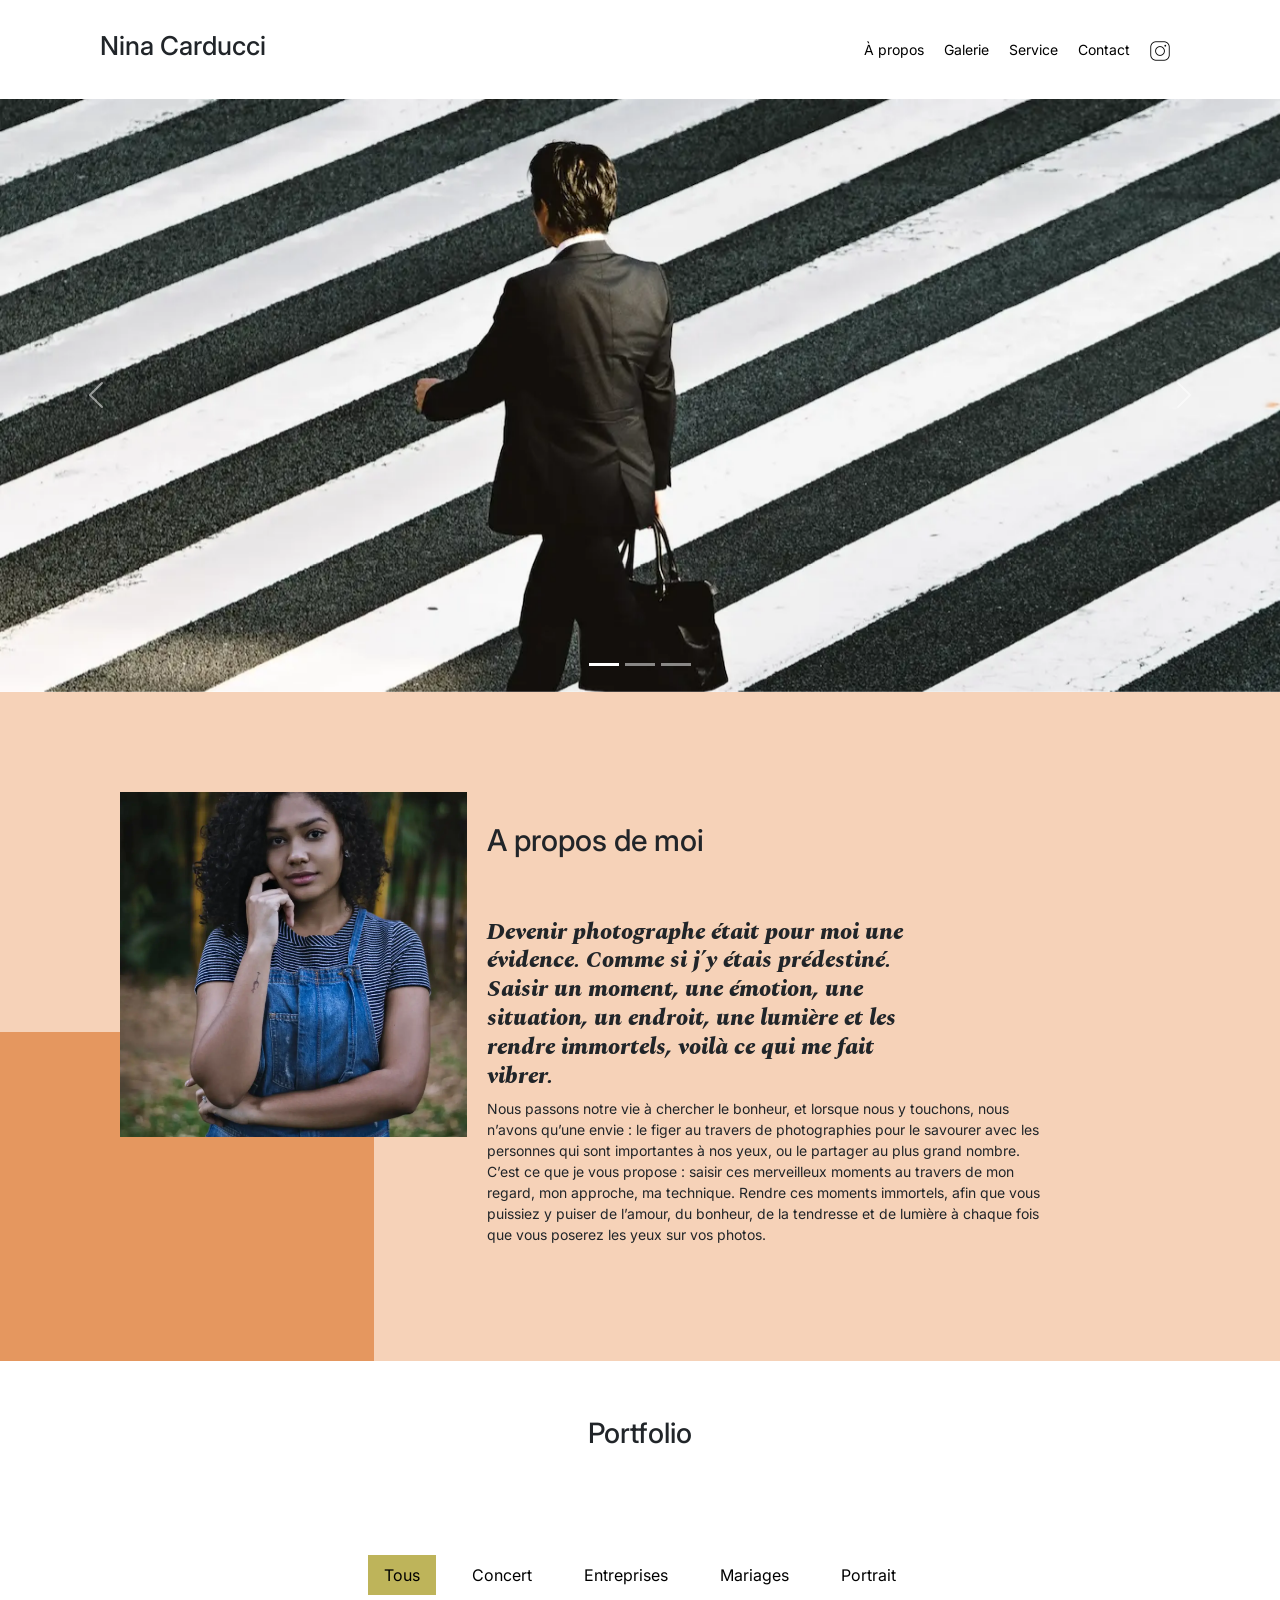
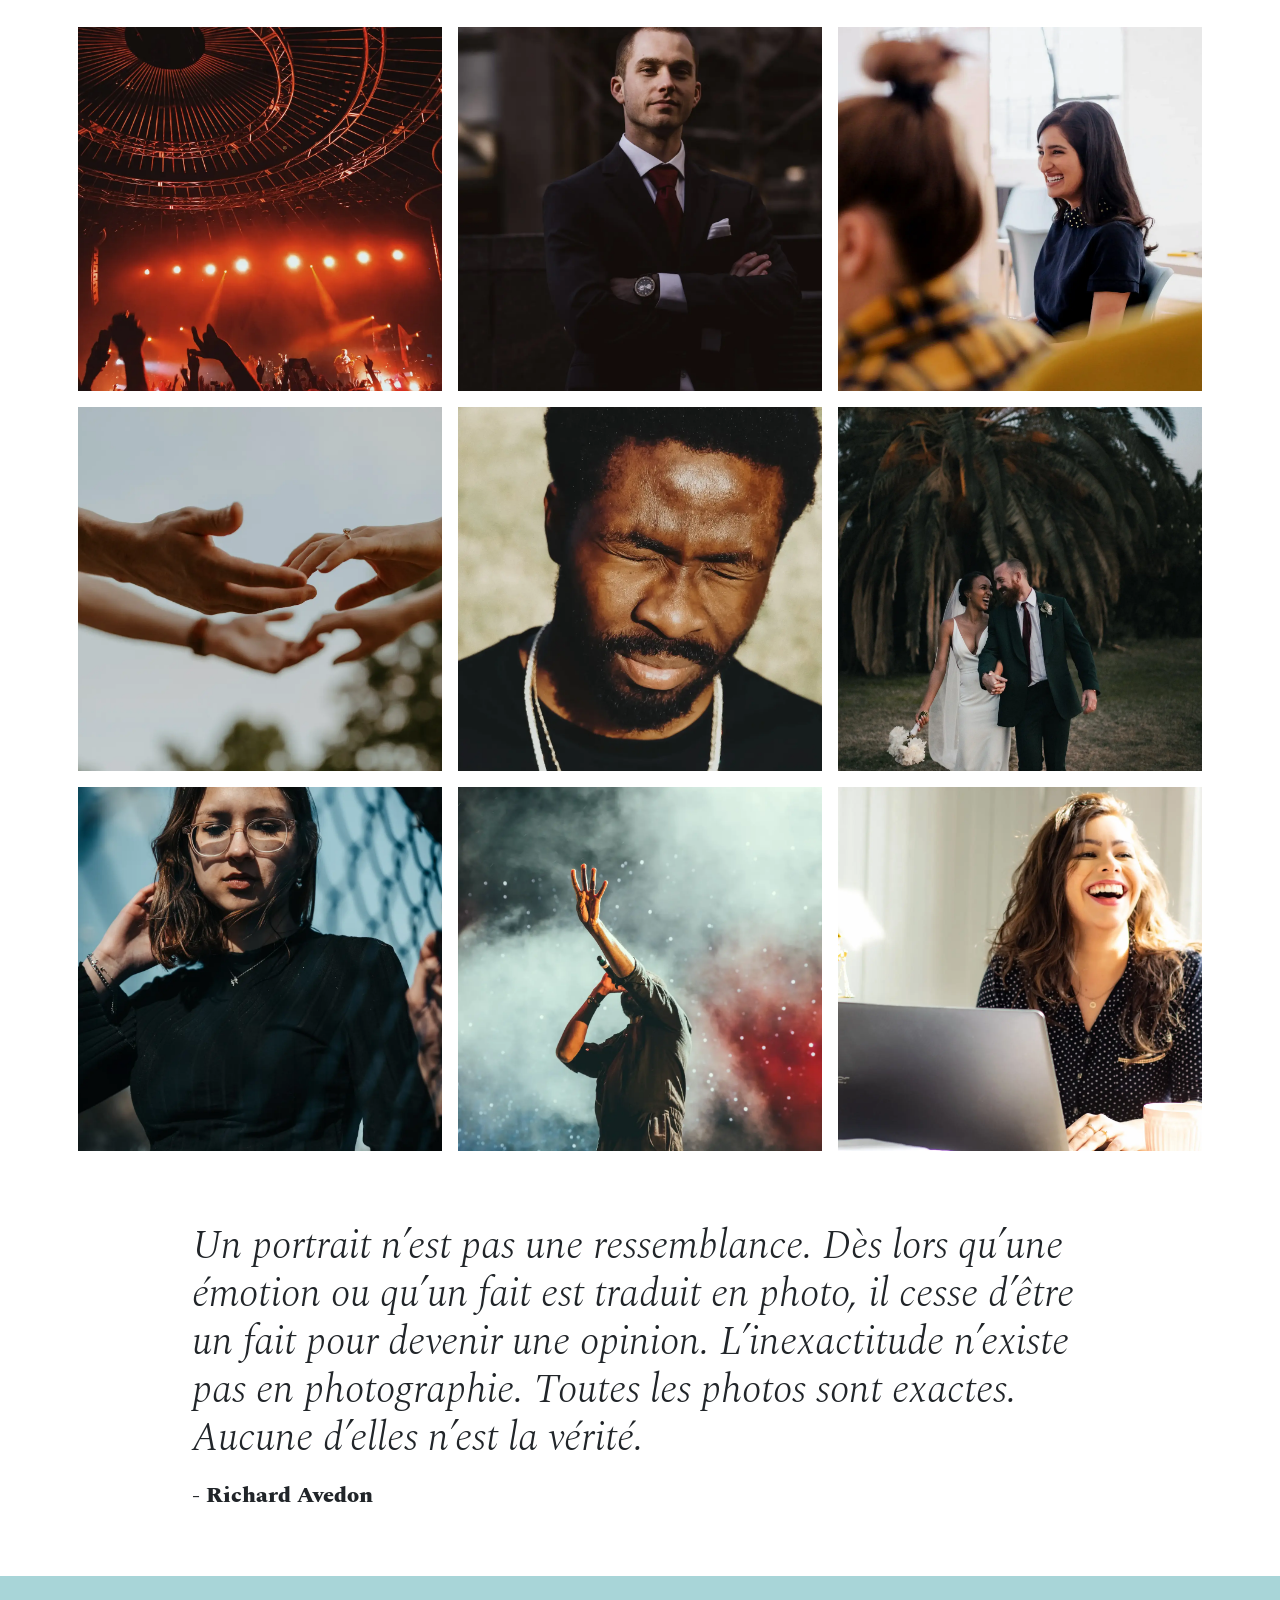
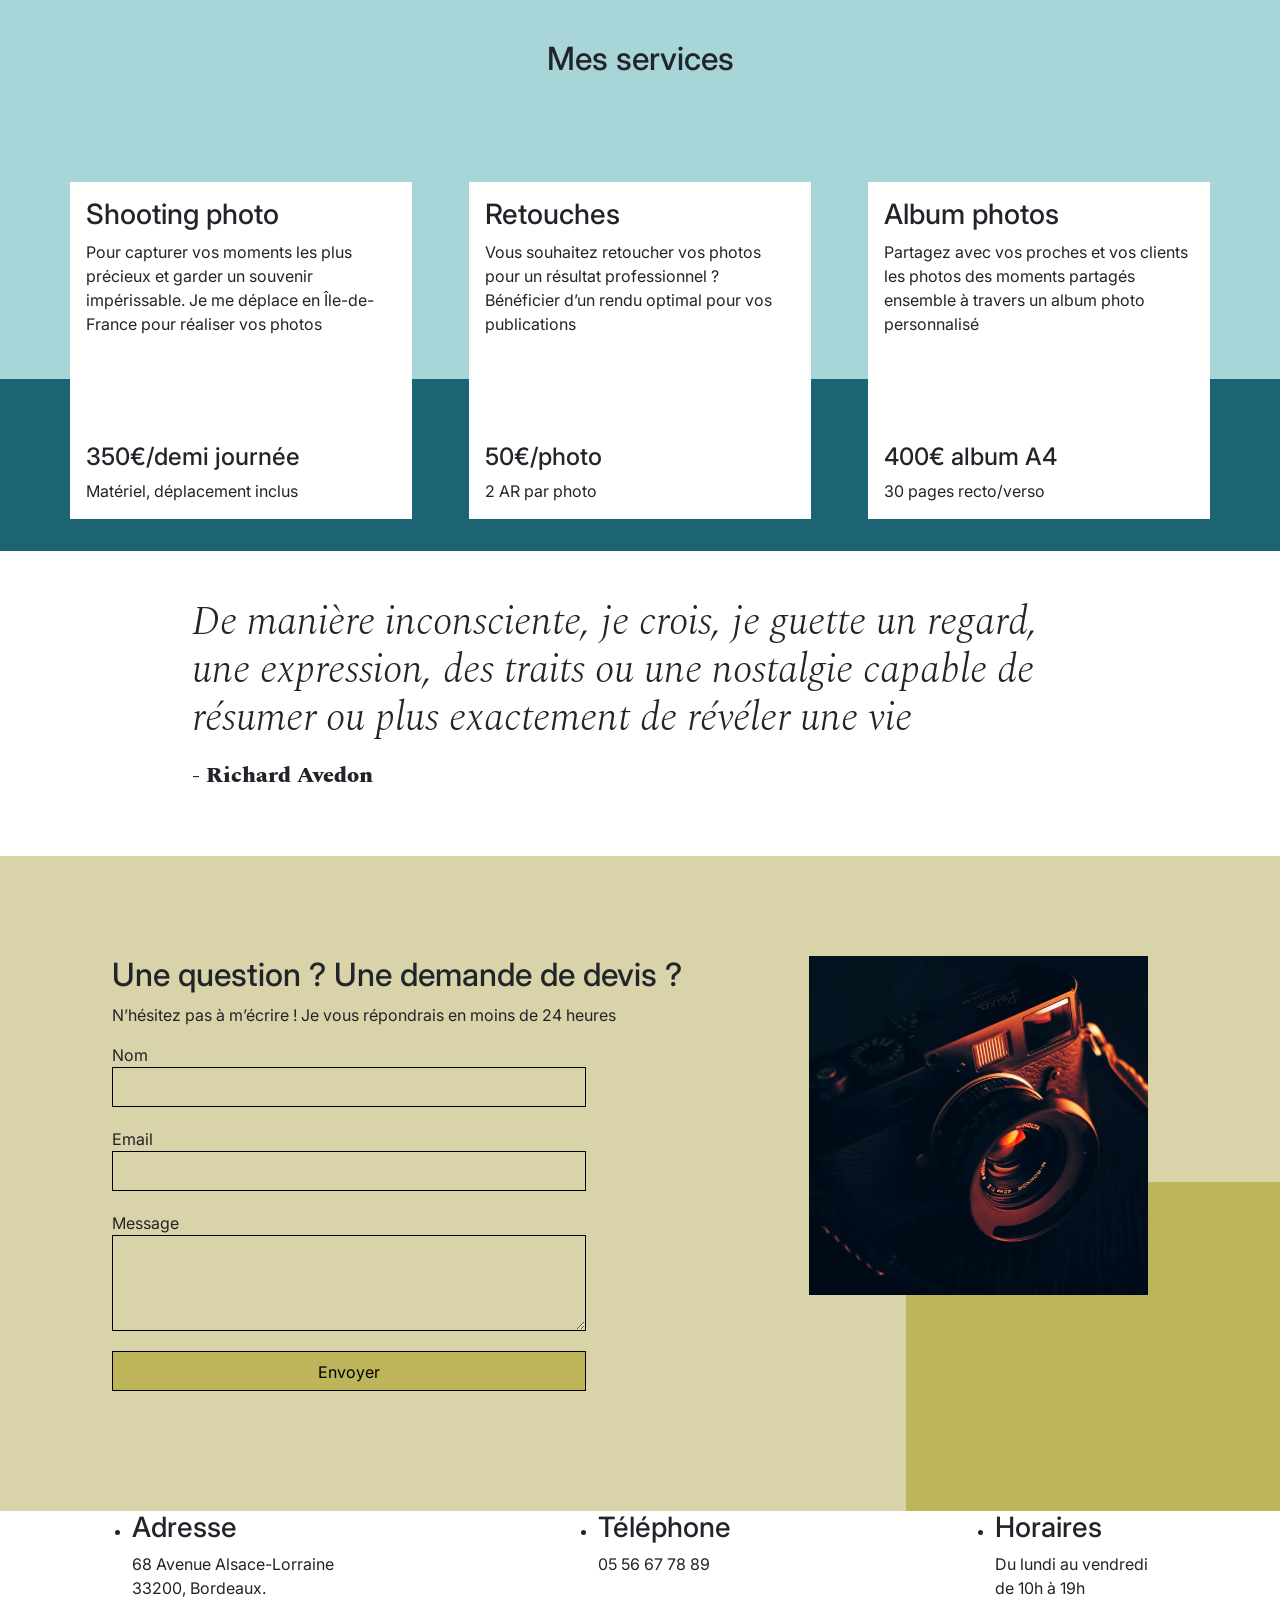
==== commit 82af9b1b: "modal changes" ====
--- a/index.html
+++ b/index.html
@@ -355,7 +355,7 @@
       integrity="sha256-CSXorXvZcTkaix6Yvo6HppcZGetbYMGWSFlBw8HfCJo="
       crossorigin="anonymous"
     ></script>
-    <script src="./assets/maugallery.js"></script>
+    <script src="./assets/maugallery.min.js"></script>
     <script src="./assets/scripts.min.js"></script>
   </body>
 </html>
--- a/assets/style.min.css
+++ b/assets/style.min.css
@@ -12,7 +12,6 @@
 .service,
 .top-header {
   background-color: #fff;
-  display: flex;
 }
 #about,
 #contact {
@@ -27,17 +26,6 @@
   bottom: 0;
   z-index: -1;
 }
-#about,
-#contact .container,
-.mg-next,
-.mg-prev,
-.nav ul,
-.service,
-.top-header,
-form,
-ul.infosFooter {
-  display: flex;
-}
 body {
   max-width: 1920px;
   margin: auto;
@@ -50,6 +38,7 @@
   position: sticky;
   top: 0;
   z-index: 1000;
+  display: flex;
   justify-content: space-between;
   padding-inline: 100px;
   padding-block: 30px;
@@ -65,6 +54,7 @@
   font-size: 26px;
 }
 .nav ul {
+  display: flex;
   list-style-type: none;
   font-size: 14px;
   margin-bottom: 0;
@@ -80,6 +70,7 @@
   width: 20px;
 }
 #about {
+  display: flex;
   background-color: #f6d2b8;
 }
 .picture.left::before {
@@ -123,18 +114,18 @@
   justify-content: center;
 }
 .active-tag .active,
-.nav-pills .nav-link .active .nav-pills .show > .nav-link {
-  color: black;
+.nav-pills .nav-link .active .nav-pills .nav-link {
+  color: #fff;
+  background-color: #beb45a;
   border-radius: 0;
 }
-span.nav-link.active-tag{
-  color: #000 !important;
-  background-color: #beb45a !important;
+span.nav-link.active.active-tag {
+  color: #000;
+  background-color: #beb45a;
   border-radius: 0;
 }
 .nav-pills .nav-link {
   color: #000;
-  
 }
 .item-column {
   margin-bottom: 0 !important;
@@ -159,6 +150,7 @@
   border-radius: 00%;
   justify-content: center;
   align-items: center;
+  display: flex;
   font-size: 24px;
 }
 form input,
@@ -204,6 +196,7 @@
   width: 30%;
   height: 337px;
   padding: 1em;
+  display: flex;
   flex-direction: column;
   justify-content: space-between;
   z-index: 1;
@@ -211,6 +204,9 @@
 #contact {
   margin: auto;
   background-color: #d8d3a8;
+}
+#contact .container {
+  display: flex;
 }
 .picture.right::before {
   background-color: #beb45a;
@@ -218,6 +214,7 @@
   right: 0;
 }
 form {
+  display: flex;
   flex-direction: column;
   width: 70%;
   align-items: flex-start;
@@ -236,6 +233,13 @@
 }
 .infosFooter {
   all: unset;
+  flex-direction: row;
+  justify-content: space-around;
+}
+.ul .infosFooter,
+ul.infosFooter {
+  all: unset;
+  display: flex;
   flex-direction: row;
   justify-content: space-around;
 }
@@ -343,8 +347,3 @@
     width: 80%;
   }
 }
-ul.infosFooter {
-  all: unset;
-  flex-direction: row;
-  justify-content: space-around;
-}
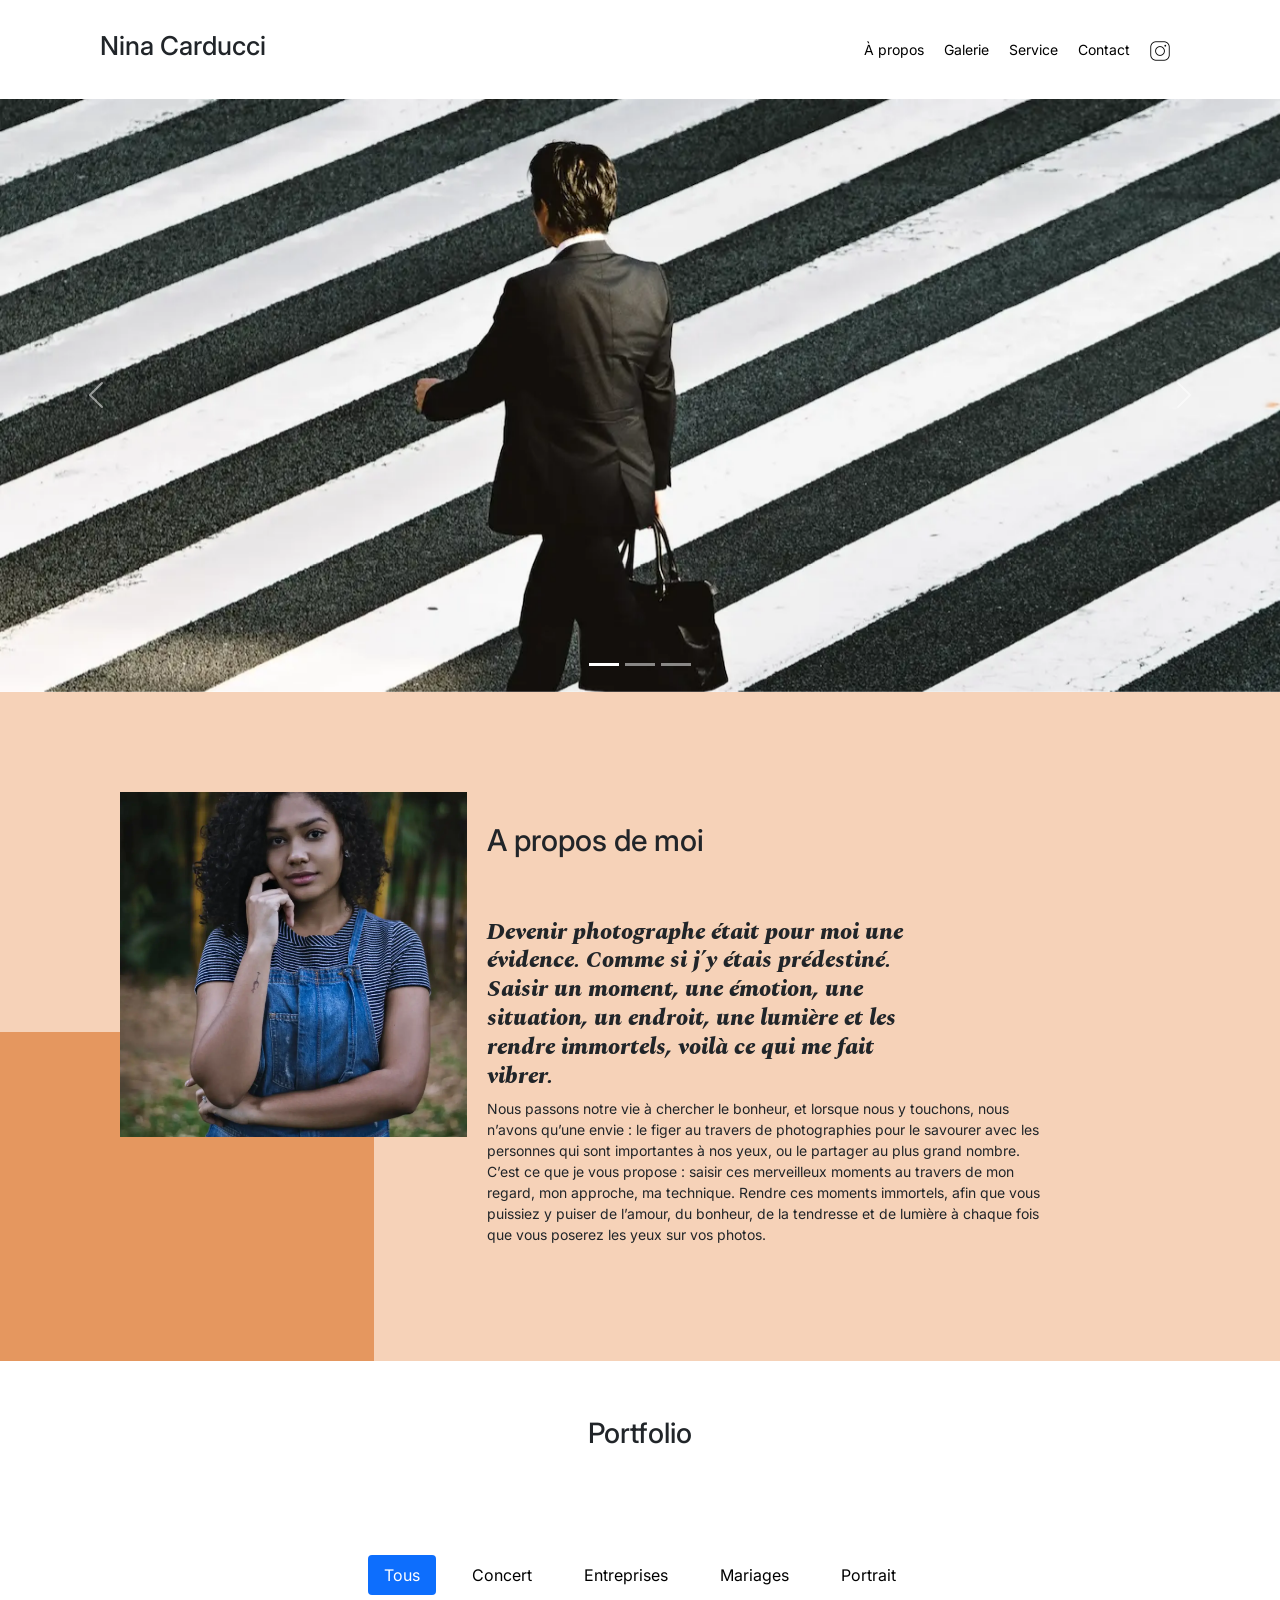
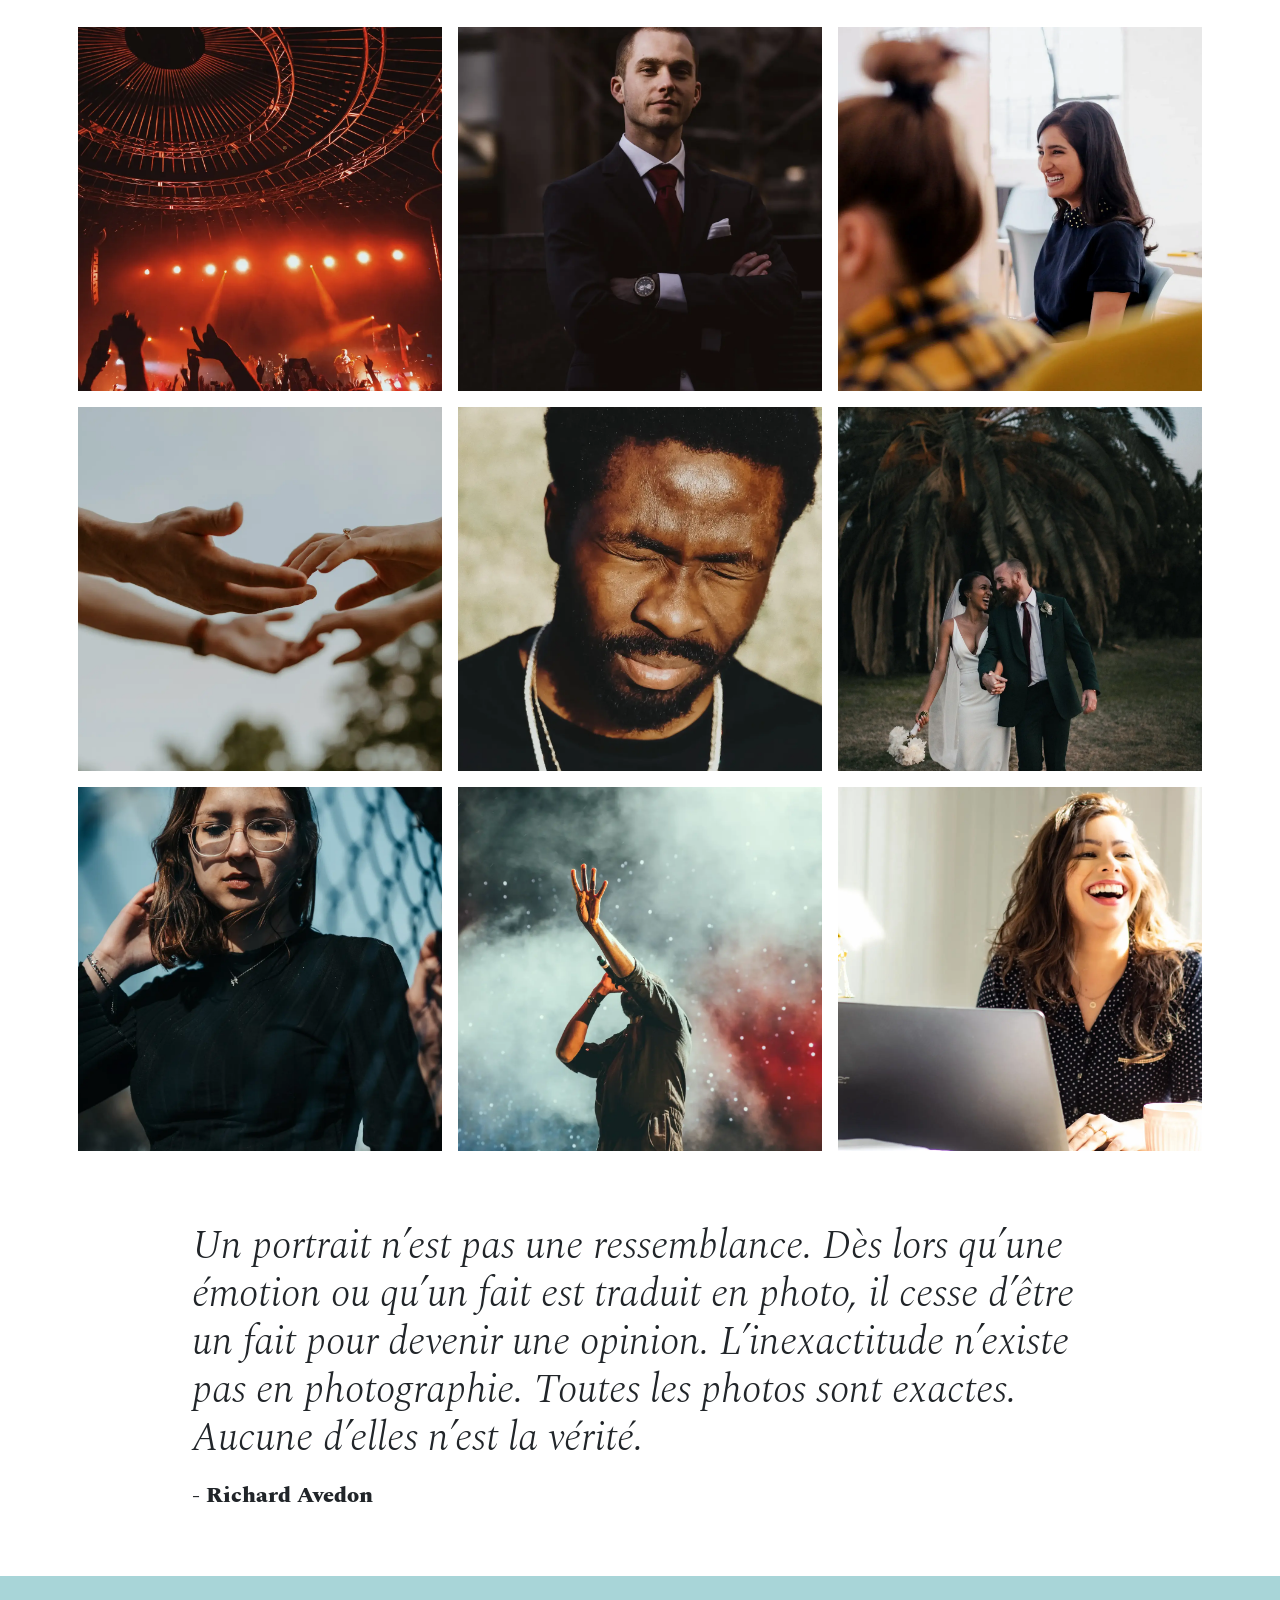
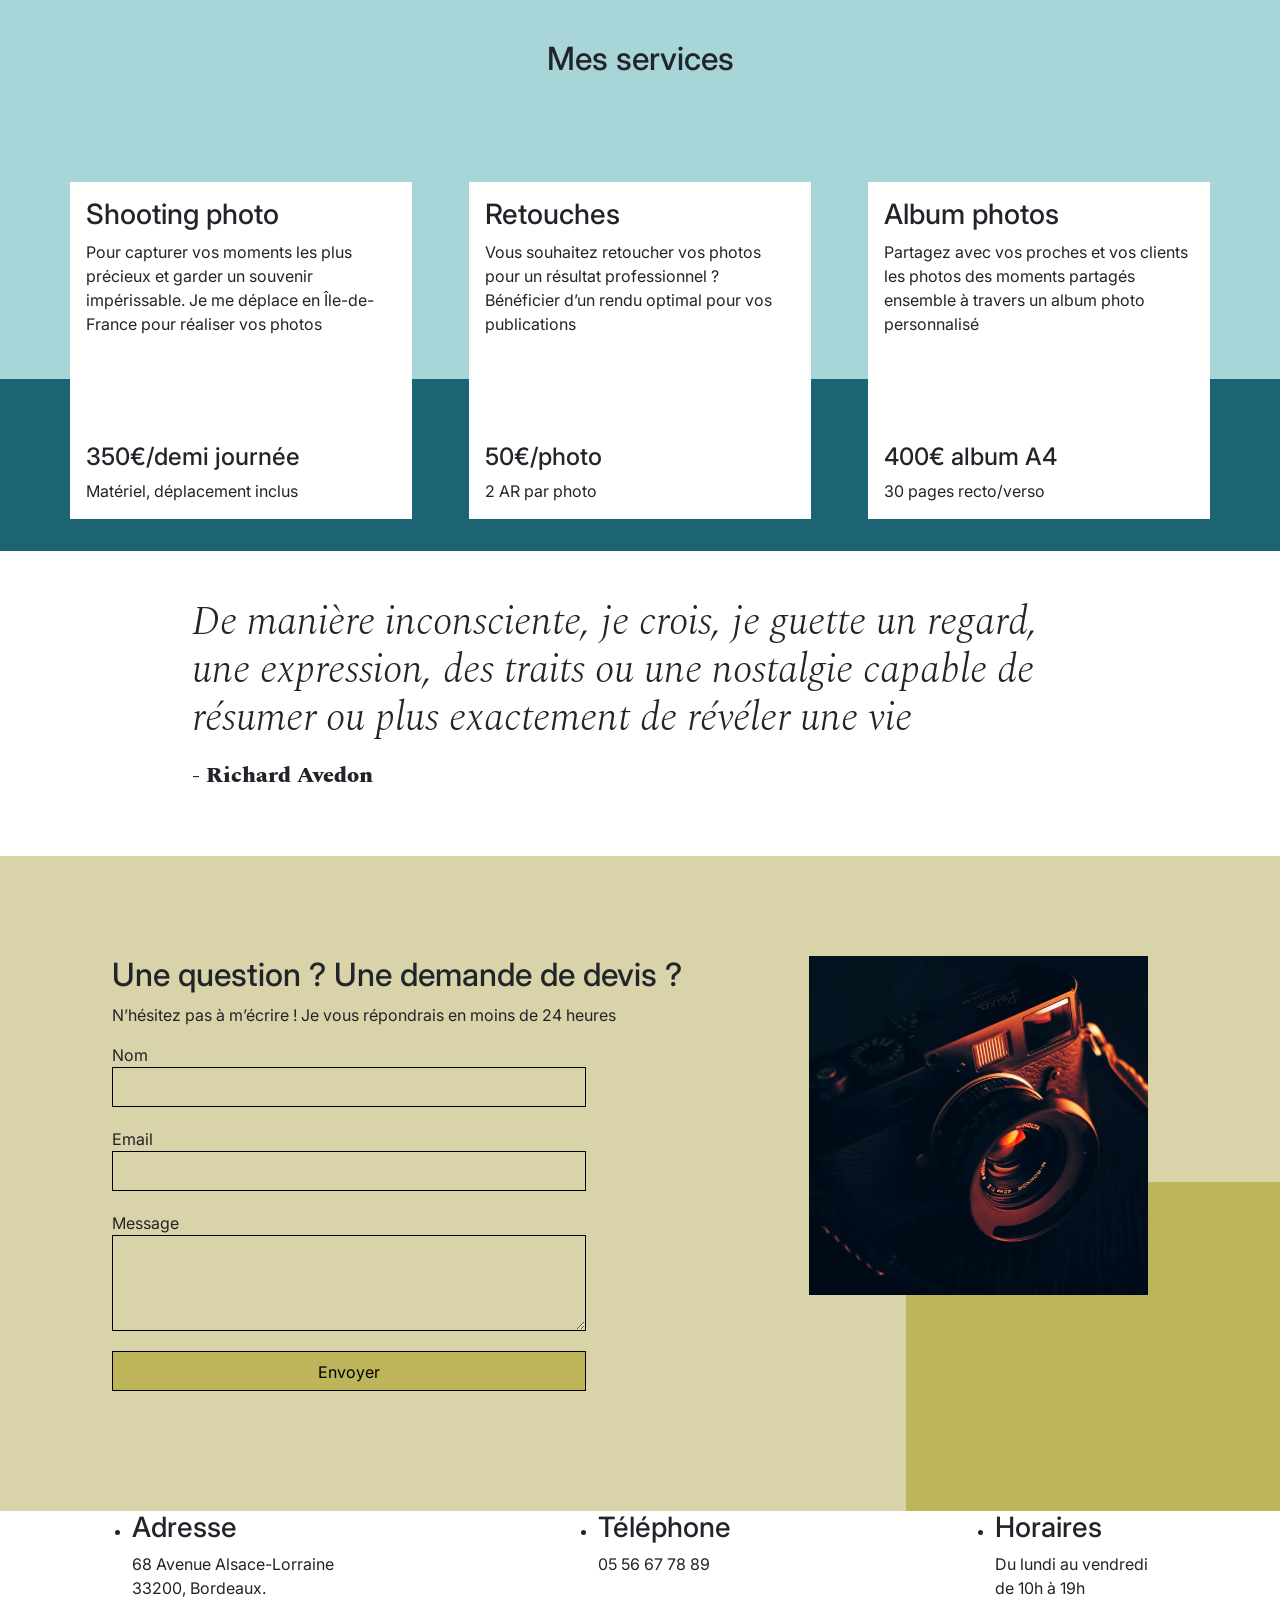
==== commit 2e4a2511: "modal reparation" ====
--- a/index.html
+++ b/index.html
@@ -53,279 +53,287 @@
   </head>
   <body>
     <header>
-    <div class="top-header">
-      <h3 class="name">Nina Carducci</h3>
-      <div class="nav">
-        <ul>
-          <li><a href="#about">À propos</a></li>
-          <li><a href="#gallery">Galerie</a></li>
-          <li><a href="#services">Service</a></li>
-          <li><a href="#contact">Contact</a></li>
-          <li>
-            <a
-              class="social-link"
-              href="https://www.instagram.com/ninacarducci.photo/?hl=fr"
-              target="_blank"
-              ><img src="assets/images/instagram.webp" alt="Logo instagram"
-            /></a>
-          </li>
-        </ul>
-      </div>
-    </div>
-    <div id="header">
-      <div
-        id="carouselExampleIndicators"
-        class="carousel slide"
-        data-bs-ride="carousel"
-      >
-        <div class="carousel-indicators">
+      <div class="top-header">
+        <h3 class="name">Nina Carducci</h3>
+        <div class="nav">
+          <ul>
+            <li><a href="#about">À propos</a></li>
+            <li><a href="#gallery">Galerie</a></li>
+            <li><a href="#services">Service</a></li>
+            <li><a href="#contact">Contact</a></li>
+            <li>
+              <a
+                class="social-link"
+                href="https://www.instagram.com/ninacarducci.photo/?hl=fr"
+                target="_blank"
+                ><img src="assets/images/instagram.webp" alt="Logo instagram"
+              /></a>
+            </li>
+          </ul>
+        </div>
+      </div>
+      <div id="header">
+        <div
+          id="carouselExampleIndicators"
+          class="carousel slide"
+          data-bs-ride="carousel"
+        >
+          <div class="carousel-indicators">
+            <button
+              type="button"
+              data-bs-target="#carouselExampleIndicators"
+              data-bs-slide-to="0"
+              class="active"
+              aria-current="true"
+              aria-label="Slide 1"
+            ></button>
+            <button
+              type="button"
+              data-bs-target="#carouselExampleIndicators"
+              data-bs-slide-to="1"
+              aria-label="Slide 2"
+            ></button>
+            <button
+              type="button"
+              data-bs-target="#carouselExampleIndicators"
+              data-bs-slide-to="2"
+              aria-label="Slide 3"
+            ></button>
+          </div>
+          <div class="carousel-inner">
+            <div class="carousel-item active">
+              <img
+                src="./assets/images/slider/ryoji-iwata-wUZjnOv7t0g-unsplash.webp"
+                class="d-block w-100"
+                alt="Homme de dos qui marche sur un passage piéton "
+              />
+            </div>
+            <div class="carousel-item">
+              <img
+                src="./assets/images/slider/nicholas-green-nPz8akkUmDI-unsplash.webp"
+                class="d-block w-100"
+                alt="Public qui profite d'un concert"
+              />
+            </div>
+            <div class="carousel-item">
+              <img
+                src="./assets/images/slider/edward-cisneros-3_h6-1NPDGw-unsplash.webp"
+                class="d-block w-100"
+                alt="Mariés qui s'embrassent"
+              />
+            </div>
+          </div>
           <button
+            class="carousel-control-prev"
             type="button"
             data-bs-target="#carouselExampleIndicators"
-            data-bs-slide-to="0"
-            class="active"
-            aria-current="true"
-            aria-label="Slide 1"
-          ></button>
+            data-bs-slide="prev"
+          >
+            <span class="carousel-control-prev-icon" aria-hidden="true"></span>
+            <span class="visually-hidden">Previous</span>
+          </button>
           <button
+            class="carousel-control-next"
             type="button"
             data-bs-target="#carouselExampleIndicators"
-            data-bs-slide-to="1"
-            aria-label="Slide 2"
-          ></button>
-          <button
-            type="button"
-            data-bs-target="#carouselExampleIndicators"
-            data-bs-slide-to="2"
-            aria-label="Slide 3"
-          ></button>
-        </div>
-        <div class="carousel-inner">
-          <div class="carousel-item active">
-            <img
-              src="./assets/images/slider/ryoji-iwata-wUZjnOv7t0g-unsplash.webp"
-              class="d-block w-100"
-              alt="Homme de dos qui marche sur un passage piéton "
-            />
-          </div>
-          <div class="carousel-item">
-            <img
-              src="./assets/images/slider/nicholas-green-nPz8akkUmDI-unsplash.webp"
-              class="d-block w-100"
-              alt="Public qui profite d'un concert"
-            />
-          </div>
-          <div class="carousel-item">
-            <img
-              src="./assets/images/slider/edward-cisneros-3_h6-1NPDGw-unsplash.webp"
-              class="d-block w-100"
-              alt="Mariés qui s'embrassent"
-            />
-          </div>
-        </div>
-        <button
-          class="carousel-control-prev"
-          type="button"
-          data-bs-target="#carouselExampleIndicators"
-          data-bs-slide="prev"
-        >
-          <span class="carousel-control-prev-icon" aria-hidden="true"></span>
-          <span class="visually-hidden">Previous</span>
-        </button>
-        <button
-          class="carousel-control-next"
-          type="button"
-          data-bs-target="#carouselExampleIndicators"
-          data-bs-slide="next"
-        >
-          <span class="carousel-control-next-icon" aria-hidden="true"></span>
-          <span class="visually-hidden">Next</span>
-        </button>
-      </div>
-    </div>
+            data-bs-slide="next"
+          >
+            <span class="carousel-control-next-icon" aria-hidden="true"></span>
+            <span class="visually-hidden">Next</span>
+          </button>
+        </div>
+      </div>
     </header>
     <main>
-    <div id="about">
-      <div class="picture left">
-        <img src="./assets/images/nina.webp" alt="Portrait de Nina Carducci" />
-      </div>
-      <div id="about-me">
-        <h3 class="about-me__title">A propos de moi</h3>
-        <h4 class="about-me__introduction">
-          Devenir photographe était pour moi une évidence. Comme si j’y étais
-          prédestiné. Saisir un moment, une émotion, une situation, un endroit,
-          une lumière et les rendre immortels, voilà ce qui me fait vibrer.
-        </h4>
-        <p>
-          Nous passons notre vie à chercher le bonheur, et lorsque nous y
-          touchons, nous n’avons qu’une envie : le figer au travers de
-          photographies pour le savourer avec les personnes qui sont importantes
-          à nos yeux, ou le partager au plus grand nombre. C’est ce que je vous
-          propose : saisir ces merveilleux moments au travers de mon regard, mon
-          approche, ma technique. Rendre ces moments immortels, afin que vous
-          puissiez y puiser de l’amour, du bonheur, de la tendresse et de
-          lumière à chaque fois que vous poserez les yeux sur vos photos.
-        </p>
-      </div>
-    </div>
-    <div id="gallery">
-      <h3 class="title">Portfolio</h3>
-      <div class="container py-3">
-        <div class="gallery" style="display: none">
+      <div id="about">
+        <div class="picture left">
           <img
-            alt="Concert Aaron Paul"
-            data-gallery-tag="Concert"
-            class="gallery-item"
-            src="./assets/images/gallery/concerts/aaron-paul-wnX-fXzB6Cw-unsplash.webp"
+            src="./assets/images/nina.webp"
+            alt="Portrait de Nina Carducci"
           />
-          <img
-            alt="Portrait d'un homme en costard"
-            data-gallery-tag="Entreprises"
-            class="gallery-item"
-            src="./assets/images/gallery/entreprise/ali-morshedlou-WMD64tMfc4k-unsplash.webp"
-          />
-          <img
-            alt="Potrait d'une femme en entreprise"
-            data-gallery-tag="Entreprises"
-            class="gallery-item"
-            src="./assets/images/gallery/entreprise/jason-goodman-tHO1_OuKbg0-unsplash.webp"
-          />
-          <img
-            alt="Mains de Mariés"
-            data-gallery-tag="Mariages"
-            class="gallery-item"
-            src="./assets/images/gallery/mariage/hannah-busing-RvF2R_qMpRk-unsplash.webp"
-          />
-          <img
-            alt="Homme ébloui par le soleil"
-            data-gallery-tag="Portrait"
-            class="gallery-item"
-            src="./assets/images/gallery/portraits/ade-tunji-rVkhWWZFAtQ-unsplash.webp"
-          />
-          <img
-            alt="Mariés qui rient"
-            data-gallery-tag="Mariages"
-            class="gallery-item"
-            src="./assets/images/gallery/mariage/jakob-owens-SiniLJkXhMc-unsplash.webp"
-          />
-          <img
-            alt="Portait d'une femme derrière un grillage"
-            data-gallery-tag="Portrait"
-            class="gallery-item"
-            src="./assets/images/gallery/portraits/nino-van-prattenburg--443cl1uR_8-unsplash.webp"
-          />
-          <img
-            alt="Portrait en concert de Austin Neill"
-            data-gallery-tag="Concert"
-            class="gallery-item"
-            src="./assets/images/gallery/concerts/austin-neill-hgO1wFPXl3I-unsplash.webp"
-          />
-          <img
-            alt="Portrait d'une femme qui rigole"
-            data-gallery-tag="Entreprises"
-            class="gallery-item"
-            src="./assets/images/gallery/entreprise/mateus-campos-felipe-Fsgzm8N0hIY-unsplash.webp"
-          />
+        </div>
+        <div id="about-me">
+          <h3 class="about-me__title">A propos de moi</h3>
+          <h4 class="about-me__introduction">
+            Devenir photographe était pour moi une évidence. Comme si j’y étais
+            prédestiné. Saisir un moment, une émotion, une situation, un
+            endroit, une lumière et les rendre immortels, voilà ce qui me fait
+            vibrer.
+          </h4>
+          <p>
+            Nous passons notre vie à chercher le bonheur, et lorsque nous y
+            touchons, nous n’avons qu’une envie : le figer au travers de
+            photographies pour le savourer avec les personnes qui sont
+            importantes à nos yeux, ou le partager au plus grand nombre. C’est
+            ce que je vous propose : saisir ces merveilleux moments au travers
+            de mon regard, mon approche, ma technique. Rendre ces moments
+            immortels, afin que vous puissiez y puiser de l’amour, du bonheur,
+            de la tendresse et de lumière à chaque fois que vous poserez les
+            yeux sur vos photos.
+          </p>
+        </div>
+      </div>
+      <div id="gallery">
+        <h3 class="title">Portfolio</h3>
+        <div class="container py-3">
+          <div class="gallery" style="display: none">
+            <img
+              alt="Concert Aaron Paul"
+              data-gallery-tag="Concert"
+              class="gallery-item"
+              src="./assets/images/gallery/concerts/aaron-paul-wnX-fXzB6Cw-unsplash.webp"
+            />
+            <img
+              alt="Portrait d'un homme en costard"
+              data-gallery-tag="Entreprises"
+              class="gallery-item"
+              src="./assets/images/gallery/entreprise/ali-morshedlou-WMD64tMfc4k-unsplash.webp"
+            />
+            <img
+              alt="Potrait d'une femme en entreprise"
+              data-gallery-tag="Entreprises"
+              class="gallery-item"
+              src="./assets/images/gallery/entreprise/jason-goodman-tHO1_OuKbg0-unsplash.webp"
+            />
+            <img
+              alt="Mains de Mariés"
+              data-gallery-tag="Mariages"
+              class="gallery-item"
+              src="./assets/images/gallery/mariage/hannah-busing-RvF2R_qMpRk-unsplash.webp"
+            />
+            <img
+              alt="Homme ébloui par le soleil"
+              data-gallery-tag="Portrait"
+              class="gallery-item"
+              src="./assets/images/gallery/portraits/ade-tunji-rVkhWWZFAtQ-unsplash.webp"
+            />
+            <img
+              alt="Mariés qui rient"
+              data-gallery-tag="Mariages"
+              class="gallery-item"
+              src="./assets/images/gallery/mariage/jakob-owens-SiniLJkXhMc-unsplash.webp"
+            />
+            <img
+              alt="Portait d'une femme derrière un grillage"
+              data-gallery-tag="Portrait"
+              class="gallery-item"
+              src="./assets/images/gallery/portraits/nino-van-prattenburg--443cl1uR_8-unsplash.webp"
+            />
+            <img
+              alt="Portrait en concert de Austin Neill"
+              data-gallery-tag="Concert"
+              class="gallery-item"
+              src="./assets/images/gallery/concerts/austin-neill-hgO1wFPXl3I-unsplash.webp"
+            />
+            <img
+              alt="Portrait d'une femme qui rigole"
+              data-gallery-tag="Entreprises"
+              class="gallery-item"
+              src="./assets/images/gallery/entreprise/mateus-campos-felipe-Fsgzm8N0hIY-unsplash.webp"
+            />
+          </div>
+        </div>
+        <div class="quote">
+          <figure>
+            <blockquote>
+              <h1 class="quote__text">
+                Un portrait n’est pas une ressemblance. Dès lors qu’une émotion
+                ou qu’un fait est traduit en photo, il cesse d’être un fait pour
+                devenir une opinion. L’inexactitude n’existe pas en
+                photographie. Toutes les photos sont exactes. Aucune d’elles
+                n’est la vérité.
+              </h1>
+            </blockquote>
+            <figcaption class="quote__author">- Richard Avedon</figcaption>
+          </figure>
+        </div>
+      </div>
+      <div id="services">
+        <h2 class="title">Mes services</h2>
+        <div class="container">
+          <div class="service">
+            <div class="service__description">
+              <h3>Shooting photo</h3>
+              <p>
+                Pour capturer vos moments les plus précieux et garder un
+                souvenir impérissable. Je me déplace en Île-de-France pour
+                réaliser vos photos
+              </p>
+            </div>
+            <div class="service__price">
+              <h4>350€/demi journée</h4>
+              <span>Matériel, déplacement inclus</span>
+            </div>
+          </div>
+          <div class="service">
+            <div class="service__description">
+              <h3>Retouches</h3>
+              <p>
+                Vous souhaitez retoucher vos photos pour un résultat
+                professionnel ? Bénéficier d’un rendu optimal pour vos
+                publications
+              </p>
+            </div>
+            <div class="service__price">
+              <h4>50€/photo</h4>
+              <span>2 AR par photo</span>
+            </div>
+          </div>
+          <div class="service">
+            <div class="service__description">
+              <h3>Album photos</h3>
+              <p>
+                Partagez avec vos proches et vos clients les photos des moments
+                partagés ensemble à travers un album photo personnalisé
+              </p>
+            </div>
+            <div class="service__price">
+              <h4>400€ album A4</h4>
+              <span>30 pages recto/verso</span>
+            </div>
+          </div>
         </div>
       </div>
       <div class="quote">
         <figure>
           <blockquote>
             <h1 class="quote__text">
-              Un portrait n’est pas une ressemblance. Dès lors qu’une émotion ou
-              qu’un fait est traduit en photo, il cesse d’être un fait pour
-              devenir une opinion. L’inexactitude n’existe pas en photographie.
-              Toutes les photos sont exactes. Aucune d’elles n’est la vérité.
+              De manière inconsciente, je crois, je guette un regard, une
+              expression, des traits ou une nostalgie capable de résumer ou plus
+              exactement de révéler une vie
             </h1>
           </blockquote>
           <figcaption class="quote__author">- Richard Avedon</figcaption>
         </figure>
       </div>
-    </div>
-    <div id="services">
-      <h2 class="title">Mes services</h2>
-      <div class="container">
-        <div class="service">
-          <div class="service__description">
-            <h3>Shooting photo</h3>
+      <div id="contact">
+        <div class="container">
+          <div class="form-container">
+            <h2>Une question ? Une demande de devis ?</h2>
             <p>
-              Pour capturer vos moments les plus précieux et garder un souvenir
-              impérissable. Je me déplace en Île-de-France pour réaliser vos
-              photos
+              N’hésitez pas à m’écrire ! Je vous répondrais en moins de 24
+              heures
             </p>
-          </div>
-          <div class="service__price">
-            <h4>350€/demi journée</h4>
-            <span>Matériel, déplacement inclus</span>
-          </div>
-        </div>
-        <div class="service">
-          <div class="service__description">
-            <h3>Retouches</h3>
-            <p>
-              Vous souhaitez retoucher vos photos pour un résultat professionnel
-              ? Bénéficier d’un rendu optimal pour vos publications
-            </p>
-          </div>
-          <div class="service__price">
-            <h4>50€/photo</h4>
-            <span>2 AR par photo</span>
-          </div>
-        </div>
-        <div class="service">
-          <div class="service__description">
-            <h3>Album photos</h3>
-            <p>
-              Partagez avec vos proches et vos clients les photos des moments
-              partagés ensemble à travers un album photo personnalisé
-            </p>
-          </div>
-          <div class="service__price">
-            <h4>400€ album A4</h4>
-            <span>30 pages recto/verso</span>
-          </div>
-        </div>
-      </div>
-    </div>
-    <div class="quote">
-      <figure>
-        <blockquote>
-          <h1 class="quote__text">
-            De manière inconsciente, je crois, je guette un regard, une
-            expression, des traits ou une nostalgie capable de résumer ou plus
-            exactement de révéler une vie
-          </h1>
-        </blockquote>
-        <figcaption class="quote__author">- Richard Avedon</figcaption>
-      </figure>
-    </div>
-    <div id="contact">
-      <div class="container">
-        <div class="form-container">
-          <h2>Une question ? Une demande de devis ?</h2>
-          <p>
-            N’hésitez pas à m’écrire ! Je vous répondrais en moins de 24 heures
-          </p>
-          <form action="" method="post">
-            <label name="nom" for="nom">Nom</label>
-            <input type="text" name="nom" id="nom" />
-            <label name="email" for="email">Email</label>
-            <input type="email" name="email" id="email" />
-            <label name="message" for="message">Message</label>
-            <textarea
-              name="message"
-              id="message"
-              cols="30"
-              rows="10"
-            ></textarea>
-            <input type="submit" value="Envoyer" />
-          </form>
-        </div>
-        <div class="picture right">
-          <img src="./assets/images/camera.webp" alt="appareil photo" />
-        </div>
-      </div>
-    </div>
+            <form action="" method="post">
+              <label name="nom" for="nom">Nom</label>
+              <input type="text" name="nom" id="nom" />
+              <label name="email" for="email">Email</label>
+              <input type="email" name="email" id="email" />
+              <label name="message" for="message">Message</label>
+              <textarea
+                name="message"
+                id="message"
+                cols="30"
+                rows="10"
+              ></textarea>
+              <input type="submit" value="Envoyer" />
+            </form>
+          </div>
+          <div class="picture right">
+            <img src="./assets/images/camera.webp" alt="appareil photo" />
+          </div>
+        </div>
+      </div>
     </main>
     <footer>
       <ul class="infosFooter">
--- a/assets/style.min.css
+++ b/assets/style.min.css
@@ -119,9 +119,9 @@
   background-color: #beb45a;
   border-radius: 0;
 }
-span.nav-link.active.active-tag {
-  color: #000;
-  background-color: #beb45a;
+span .nav-link.active.active-tag {
+  color: #000 !important;
+  background-color: #beb45a !important;
   border-radius: 0;
 }
 .nav-pills .nav-link {
